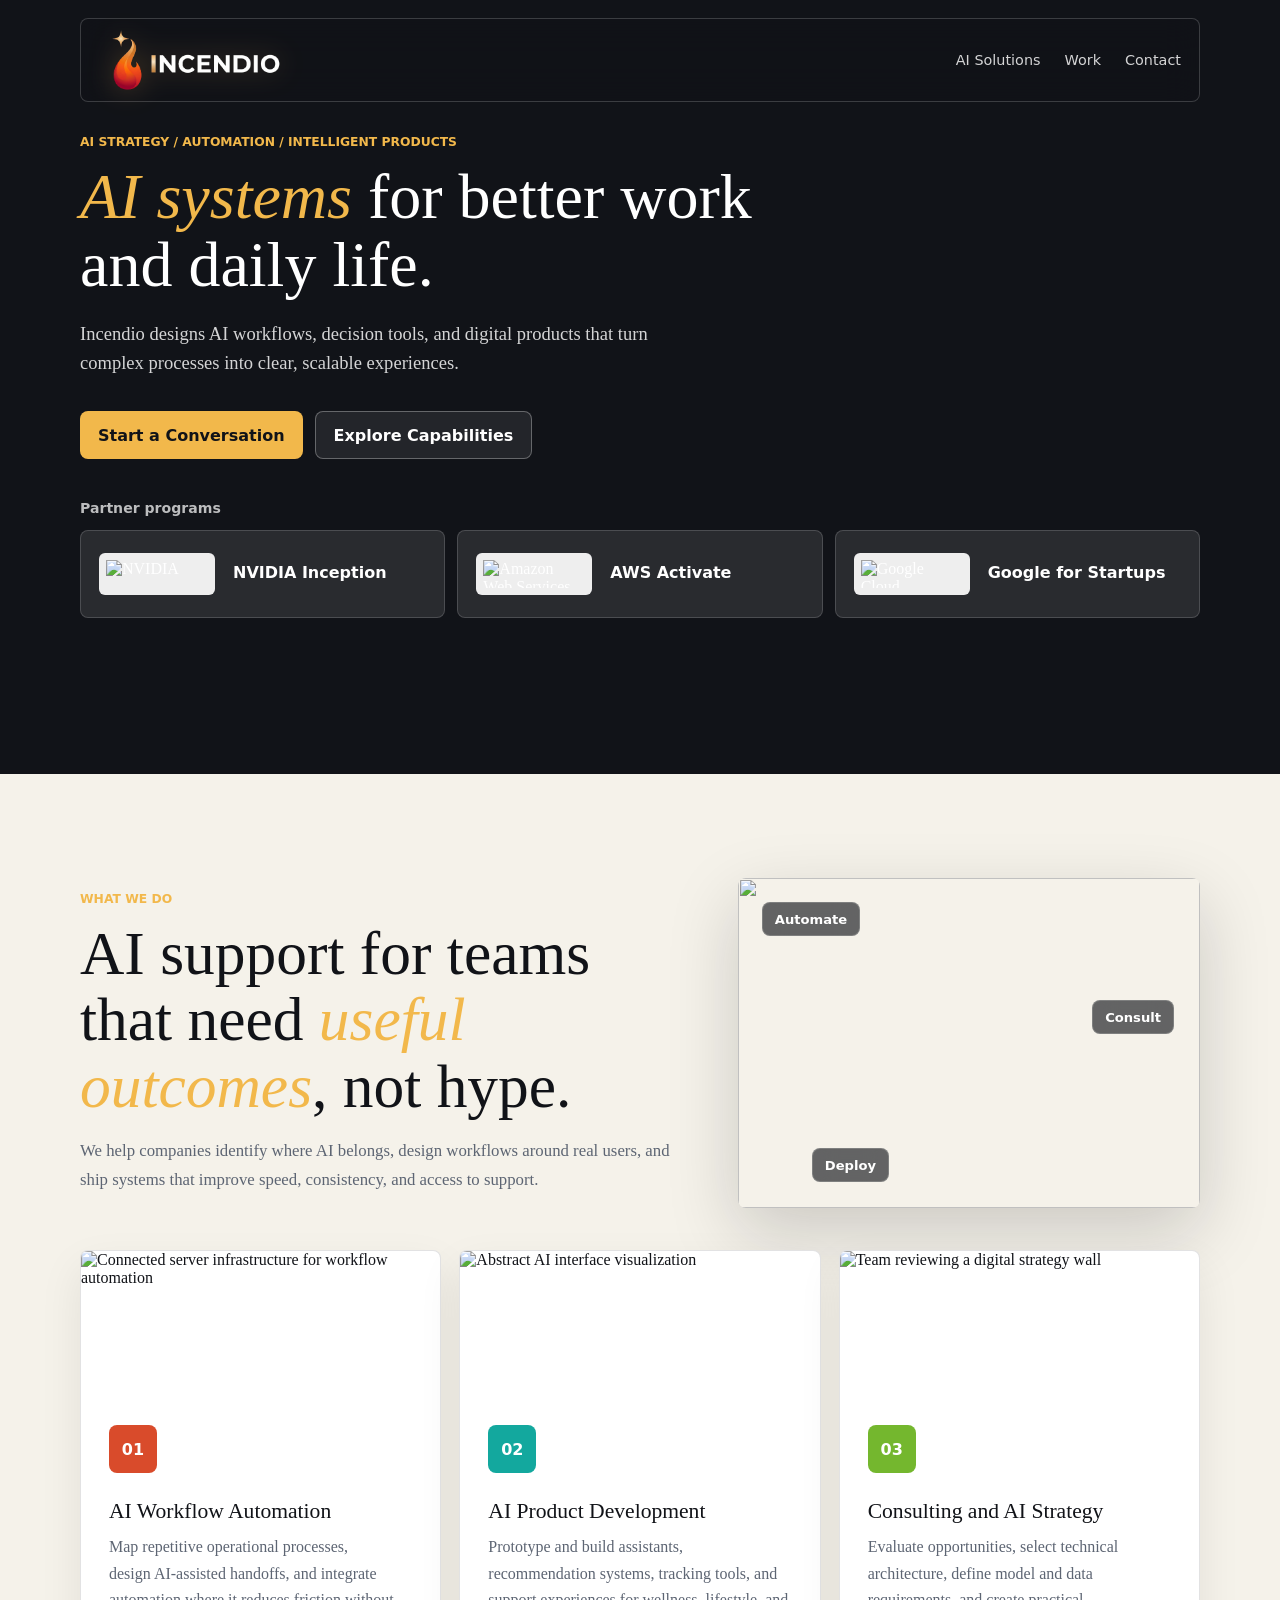
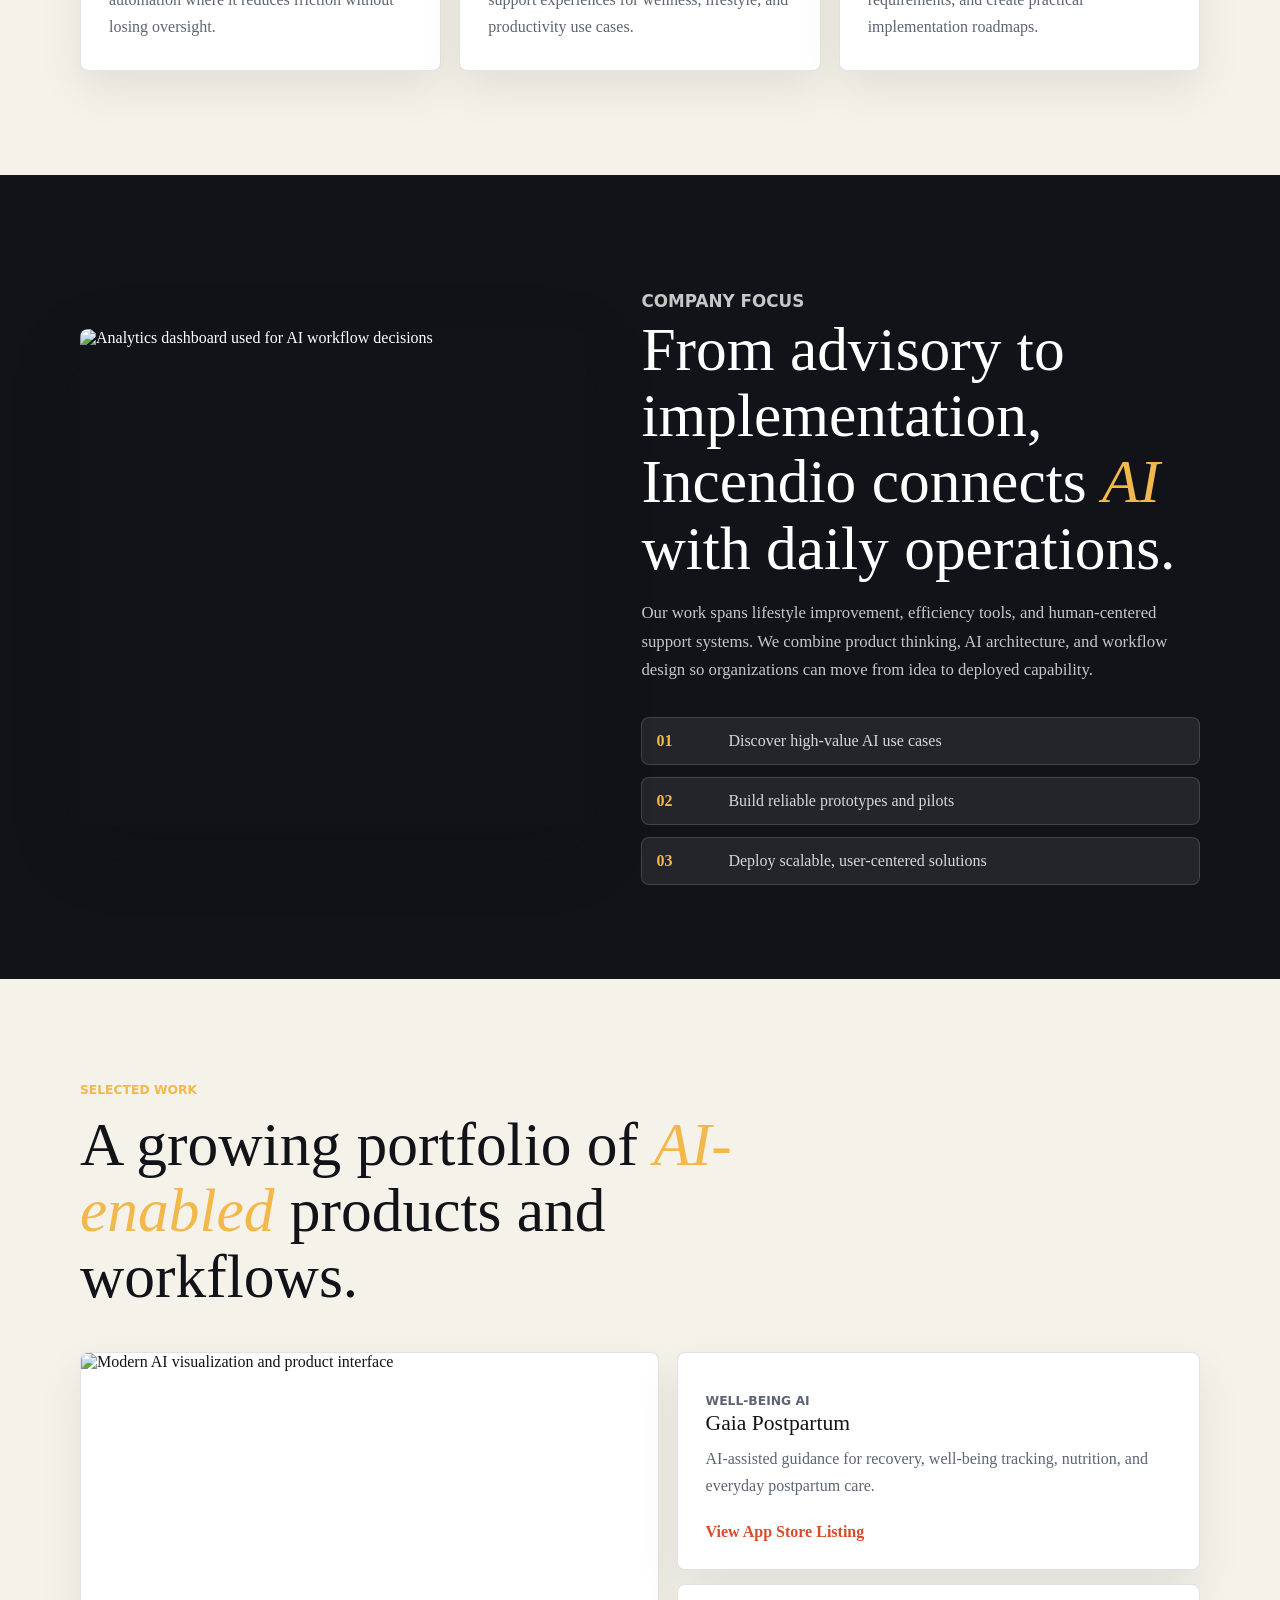
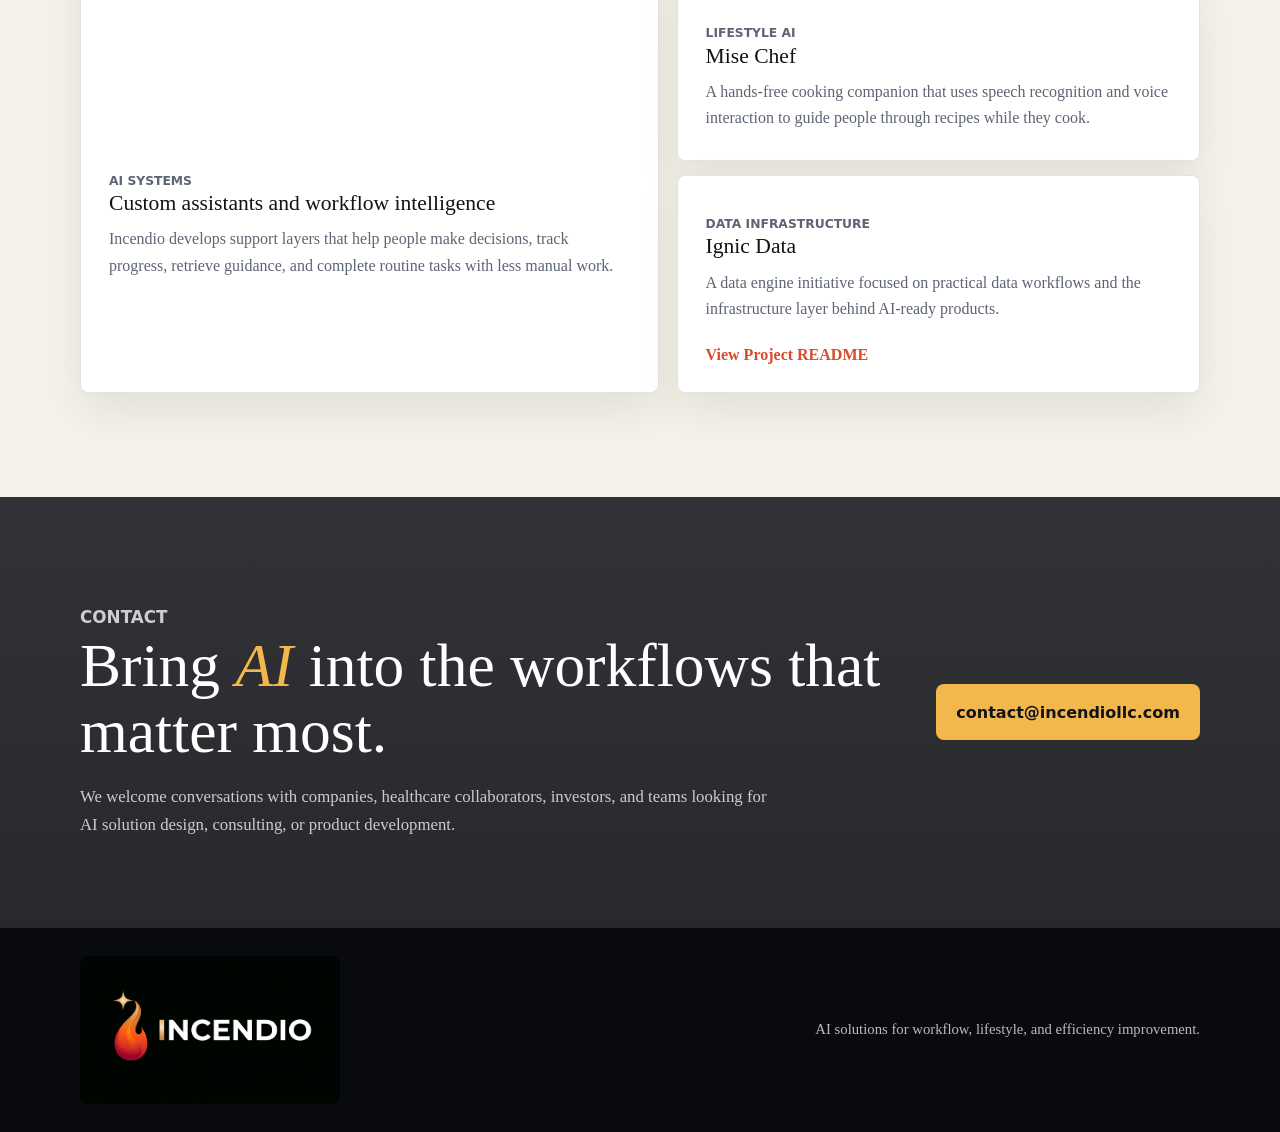
==== web/index.html @ 8b01fce6 "Initial Incendio website" ====
<!doctype html>
<html lang="en">
  <head>
    <meta charset="UTF-8" />
    <meta name="viewport" content="width=device-width, initial-scale=1.0" />
    <meta
      name="description"
      content="Incendio LLC provides AI workflow automation, intelligent product development, and consulting for organizations building practical AI solutions."
    />
    <title>Incendio LLC | AI Solutions, Workflow Automation, and Consulting</title>
    <link rel="preconnect" href="https://images.unsplash.com" />
    <link rel="preconnect" href="https://videos.pexels.com" />
    <link rel="icon" href="assets/incendio-mark.svg" type="image/svg+xml" />
    <link rel="stylesheet" href="styles.css" />
  </head>
  <body>
    <header class="site-header">
      <a class="brand" href="#top" aria-label="Incendio LLC home">
        <img class="header-logo" src="assets/incendio-header-logo.png" alt="Incendio" />
      </a>
      <nav class="nav" aria-label="Primary navigation">
        <a href="#solutions">AI Solutions</a>
        <a href="#work">Work</a>
        <a href="#contact">Contact</a>
      </nav>
    </header>

    <main id="top">
      <section class="hero section-dark">
        <video
          class="hero-video"
          src="https://videos.pexels.com/video-files/3129957/3129957-uhd_2560_1440_25fps.mp4"
          autoplay
          muted
          loop
          playsinline
          poster="https://images.unsplash.com/photo-1551434678-e076c223a692?auto=format&fit=crop&w=1800&q=80"
        ></video>
        <div class="hero-overlay"></div>
        <div class="hero-content">
          <p class="eyebrow">AI Strategy / Automation / Intelligent Products</p>
          <h1><span class="accent-text">AI systems</span> for better work and daily life.</h1>
          <p class="hero-copy">
            Incendio designs AI workflows, decision tools, and digital products that turn
            complex processes into clear, scalable experiences.
          </p>
          <div class="hero-actions">
            <a class="button primary" href="#contact">Start a Conversation</a>
            <a class="button secondary" href="#solutions">Explore Capabilities</a>
          </div>
        </div>
        <div class="hero-partners" aria-label="Incendio technology partners">
          <p>Partner programs</p>
          <div class="partner-strip">
            <article class="partner-card">
              <img src="https://upload.wikimedia.org/wikipedia/commons/a/a4/NVIDIA_logo.svg" alt="NVIDIA" />
              <div>
                <h3>NVIDIA Inception</h3>
              </div>
            </article>
            <article class="partner-card">
              <img src="https://upload.wikimedia.org/wikipedia/commons/9/93/Amazon_Web_Services_Logo.svg" alt="Amazon Web Services" />
              <div>
                <h3>AWS Activate</h3>
              </div>
            </article>
            <article class="partner-card">
              <img src="https://upload.wikimedia.org/wikipedia/commons/5/51/Google_Cloud_logo.svg" alt="Google Cloud" />
              <div>
                <h3>Google for Startups</h3>
              </div>
            </article>
          </div>
        </div>
      </section>

      <section id="solutions" class="solutions section-light">
        <div class="solutions-header">
          <div class="section-heading">
            <p class="eyebrow">What We Do</p>
            <h2>AI support for teams that need <span class="accent-text">useful outcomes</span>, not hype.</h2>
            <p>
              We help companies identify where AI belongs, design workflows around real
              users, and ship systems that improve speed, consistency, and access to
              support.
            </p>
          </div>
          <div class="solution-showcase reveal" aria-hidden="true">
            <img
              src="https://images.unsplash.com/photo-1677442136019-21780ecad995?auto=format&fit=crop&w=1100&q=80"
              alt=""
            />
            <span>Automate</span>
            <span>Consult</span>
            <span>Deploy</span>
          </div>
        </div>
        <div class="solution-grid">
          <article class="solution-card reveal">
            <img
              src="https://images.unsplash.com/photo-1558494949-ef010cbdcc31?auto=format&fit=crop&w=900&q=80"
              alt="Connected server infrastructure for workflow automation"
            />
            <div>
              <span class="icon">01</span>
              <h3>AI Workflow Automation</h3>
              <p>
                Map repetitive operational processes, design AI-assisted handoffs, and
                integrate automation where it reduces friction without losing oversight.
              </p>
            </div>
          </article>
          <article class="solution-card reveal">
            <img
              src="https://images.unsplash.com/photo-1674027444485-cec3da58eef4?auto=format&fit=crop&w=900&q=80"
              alt="Abstract AI interface visualization"
            />
            <div>
              <span class="icon">02</span>
              <h3>AI Product Development</h3>
              <p>
                Prototype and build assistants, recommendation systems, tracking tools,
                and support experiences for wellness, lifestyle, and productivity use cases.
              </p>
            </div>
          </article>
          <article class="solution-card reveal">
            <img
              src="https://images.unsplash.com/photo-1552664730-d307ca884978?auto=format&fit=crop&w=900&q=80"
              alt="Team reviewing a digital strategy wall"
            />
            <div>
              <span class="icon">03</span>
              <h3>Consulting and AI Strategy</h3>
              <p>
                Evaluate opportunities, select technical architecture, define model and data
                requirements, and create practical implementation roadmaps.
              </p>
            </div>
          </article>
        </div>
      </section>

      <section class="feature-band section-dark">
        <div class="feature-media">
          <img
            src="https://images.unsplash.com/photo-1551288049-bebda4e38f71?auto=format&fit=crop&w=1400&q=80"
            alt="Analytics dashboard used for AI workflow decisions"
          />
        </div>
        <div class="feature-copy">
          <p class="eyebrow">Company Focus</p>
          <h2>From advisory to implementation, Incendio connects <span class="accent-text">AI</span> with daily operations.</h2>
          <p>
            Our work spans lifestyle improvement, efficiency tools, and human-centered
            support systems. We combine product thinking, AI architecture, and workflow
            design so organizations can move from idea to deployed capability.
          </p>
          <dl class="metrics">
            <div>
              <dt>01</dt>
              <dd>Discover high-value AI use cases</dd>
            </div>
            <div>
              <dt>02</dt>
              <dd>Build reliable prototypes and pilots</dd>
            </div>
            <div>
              <dt>03</dt>
              <dd>Deploy scalable, user-centered solutions</dd>
            </div>
          </dl>
        </div>
      </section>

      <section id="work" class="work section-light">
        <div class="section-heading">
          <p class="eyebrow">Selected Work</p>
          <h2>A growing portfolio of <span class="accent-text">AI-enabled</span> products and workflows.</h2>
        </div>
        <div class="work-layout">
          <article class="work-main">
            <img
              src="https://images.unsplash.com/photo-1677756119517-756a188d2d94?auto=format&fit=crop&w=1400&q=80"
              alt="Modern AI visualization and product interface"
            />
            <div>
              <p class="eyebrow">AI Systems</p>
              <h3>Custom assistants and workflow intelligence</h3>
              <p>
                Incendio develops support layers that help people make decisions, track
                progress, retrieve guidance, and complete routine tasks with less manual work.
              </p>
            </div>
          </article>
          <div class="product-list" aria-label="Incendio selected products">
            <article class="product-card reveal">
              <p class="eyebrow">Well-Being AI</p>
              <h3>Gaia Postpartum</h3>
              <p>
                AI-assisted guidance for recovery, well-being tracking, nutrition, and
                everyday postpartum care.
              </p>
              <a href="https://apps.apple.com/ca/app/gaia-postpartum/id6757681948" target="_blank" rel="noreferrer">View App Store Listing</a>
            </article>
            <article class="product-card reveal">
              <p class="eyebrow">Lifestyle AI</p>
              <h3>Mise Chef</h3>
              <p>
                A hands-free cooking companion that uses speech recognition and voice
                interaction to guide people through recipes while they cook.
              </p>
            </article>
            <article class="product-card reveal">
              <p class="eyebrow">Data Infrastructure</p>
              <h3>Ignic Data</h3>
              <p>
                A data engine initiative focused on practical data workflows and the
                infrastructure layer behind AI-ready products.
              </p>
              <a href="https://github.com/Zhangtaining/ignic_data/blob/main/products/data_engine/README.md" target="_blank" rel="noreferrer">View Project README</a>
            </article>
          </div>
        </div>
      </section>

      <section id="contact" class="contact section-dark">
        <div>
          <p class="eyebrow">Contact</p>
          <h2>Bring <span class="accent-text">AI</span> into the workflows that matter most.</h2>
          <p>
            We welcome conversations with companies, healthcare collaborators, investors,
            and teams looking for AI solution design, consulting, or product development.
          </p>
        </div>
        <a class="contact-link" href="mailto:contact@incendiollc.com">contact@incendiollc.com</a>
      </section>
    </main>

    <footer class="footer">
      <img class="footer-logo" src="assets/incendio-full-logo.png" alt="Incendio" />
      <span>AI solutions for workflow, lifestyle, and efficiency improvement.</span>
    </footer>

    <script src="script.js"></script>
  </body>
</html>
---- web/styles.css ----
:root {
  --ink: #111318;
  --muted: #5d6573;
  --line: rgba(17, 19, 24, 0.12);
  --paper: #f5f2ea;
  --white: #ffffff;
  --charcoal: #111318;
  --ember: #d94b2b;
  --gold: #f2b84b;
  --teal: #13a89e;
  --green: #74b72e;
  --shadow: 0 24px 70px rgba(17, 19, 24, 0.18);
  --font-serif: "Cambria Math", Cambria, Georgia, "Times New Roman", serif;
  --font-ui: Inter, ui-sans-serif, system-ui, -apple-system, BlinkMacSystemFont,
    "Segoe UI", sans-serif;
}

* {
  box-sizing: border-box;
}

html {
  scroll-behavior: smooth;
}

body {
  margin: 0;
  color: var(--ink);
  background: var(--paper);
  font-family: var(--font-serif);
}

img,
video {
  display: block;
  max-width: 100%;
}

a {
  color: inherit;
}

.site-header {
  position: fixed;
  top: 18px;
  left: 50%;
  z-index: 20;
  display: flex;
  width: min(1120px, calc(100% - 32px));
  min-height: 70px;
  align-items: center;
  justify-content: space-between;
  gap: 26px;
  padding: 10px 18px 10px 30px;
  color: var(--white);
  background: rgba(17, 19, 24, 0.68);
  border: 1px solid rgba(255, 255, 255, 0.18);
  border-radius: 8px;
  backdrop-filter: blur(18px);
  transform: translateX(-50%);
}

.brand {
  display: inline-flex;
  align-items: center;
  justify-content: flex-start;
  flex: 0 0 auto;
  min-width: 350px;
  min-height: 60px;
  font-family: var(--font-ui);
  font-weight: 760;
  text-decoration: none;
}

.header-logo {
  width: 340px;
  height: auto;
  max-height: 62px;
  object-fit: contain;
  object-position: left center;
  filter: drop-shadow(0 0 14px rgba(242, 184, 75, 0.24));
}

.nav {
  display: flex;
  align-items: center;
  gap: clamp(10px, 2vw, 24px);
  font-family: var(--font-ui);
  font-size: 0.9rem;
}

.nav a {
  color: rgba(255, 255, 255, 0.82);
  text-decoration: none;
  transition: color 180ms ease;
}

.nav a:hover {
  color: var(--white);
}

.section-dark {
  color: var(--white);
  background: var(--charcoal);
}

.section-light {
  background: var(--paper);
}

.hero {
  position: relative;
  min-height: clamp(720px, 86svh, 900px);
  overflow: hidden;
  padding: clamp(130px, 15svh, 170px) max(24px, calc((100vw - 1120px) / 2)) clamp(42px, 6svh, 58px);
  isolation: isolate;
}

.hero-video,
.hero-overlay {
  position: absolute;
  inset: 0;
  z-index: -2;
  width: 100%;
  height: 100%;
}

.hero-video {
  object-fit: cover;
}

.hero-overlay {
  z-index: -1;
  background:
    linear-gradient(90deg, rgba(17, 19, 24, 0.9), rgba(17, 19, 24, 0.52) 48%, rgba(17, 19, 24, 0.18)),
    linear-gradient(0deg, rgba(17, 19, 24, 0.7), rgba(17, 19, 24, 0.12));
}

.hero-content {
  width: min(760px, 100%);
  animation: rise-in 800ms ease both;
}

.eyebrow {
  margin: 0 0 14px;
  color: var(--gold);
  font-family: var(--font-ui);
  font-size: 0.77rem;
  font-weight: 800;
  letter-spacing: 0;
  text-transform: uppercase;
}

h1,
h2,
h3,
p {
  text-wrap: pretty;
}

h1 {
  max-width: 760px;
  margin: 0;
  font-size: clamp(2.45rem, 5vw, 4.35rem);
  font-weight: 500;
  line-height: 1.06;
  letter-spacing: 0;
}

.accent-text {
  color: var(--gold);
  font-family: var(--font-serif);
  font-style: italic;
  font-weight: 400;
}

.hero-copy {
  max-width: 610px;
  margin: 20px 0 0;
  color: rgba(255, 255, 255, 0.82);
  font-size: clamp(1rem, 1.45vw, 1.16rem);
  line-height: 1.58;
}

.hero-actions {
  display: flex;
  flex-wrap: wrap;
  gap: 12px;
  margin-top: 34px;
}

.button {
  display: inline-flex;
  min-height: 48px;
  align-items: center;
  justify-content: center;
  padding: 0 18px;
  border-radius: 8px;
  font-family: var(--font-ui);
  font-weight: 760;
  text-decoration: none;
  transition:
    transform 180ms ease,
    background 180ms ease,
    border-color 180ms ease;
}

.button:hover {
  transform: translateY(-2px);
}

.button.primary {
  color: var(--charcoal);
  background: var(--gold);
}

.button.secondary {
  color: var(--white);
  border: 1px solid rgba(255, 255, 255, 0.3);
  background: rgba(255, 255, 255, 0.08);
}

.solutions,
.work,
.contact,
.feature-band {
  padding-inline: max(24px, calc((100vw - 1120px) / 2));
}

.hero-partners {
  width: min(1120px, 100%);
  margin-top: clamp(28px, 4.5svh, 44px);
  animation: rise-in 900ms 120ms ease both;
}

.hero-partners > p {
  margin: 0 0 14px;
  color: rgba(255, 255, 255, 0.72);
  font-family: var(--font-ui);
  font-size: 0.88rem;
  font-weight: 760;
}

.section-heading {
  max-width: 740px;
  margin-bottom: 42px;
}

.section-heading.compact {
  display: flex;
  max-width: none;
  align-items: end;
  justify-content: space-between;
  gap: 32px;
  margin-bottom: 20px;
}

.section-heading h2,
.feature-copy h2,
.contact h2 {
  margin: 0;
  font-size: clamp(2.1rem, 4.8vw, 4rem);
  font-weight: 500;
  line-height: 1.08;
  letter-spacing: 0;
}

.section-heading p:not(.eyebrow),
.feature-copy p,
.contact p {
  margin: 18px 0 0;
  color: var(--muted);
  font-size: 1.05rem;
  line-height: 1.7;
}

.partner-strip {
  display: grid;
  grid-template-columns: repeat(3, 1fr);
  gap: 12px;
}

.partner-card {
  display: flex;
  min-height: 88px;
  align-items: center;
  gap: 18px;
  padding: 16px 18px;
  color: var(--white);
  background: rgba(255, 255, 255, 0.1);
  border: 1px solid rgba(255, 255, 255, 0.16);
  border-radius: 8px;
  backdrop-filter: blur(16px);
  transition:
    transform 220ms ease,
    border-color 220ms ease,
    background 220ms ease;
}

.partner-card:hover {
  background: rgba(255, 255, 255, 0.14);
  border-color: rgba(255, 255, 255, 0.32);
  transform: translateY(-4px);
}

.partner-card img {
  width: 116px;
  height: 42px;
  object-fit: contain;
  padding: 7px;
  background: rgba(255, 255, 255, 0.92);
  border-radius: 6px;
}

.partner-card h3,
.solution-card h3,
.work-main h3,
.product-card h3 {
  margin: 0;
  font-size: 1.35rem;
  font-weight: 500;
  line-height: 1.18;
}

.partner-card h3 {
  font-family: var(--font-ui);
  font-size: 1rem;
  font-weight: 760;
}

.partner-card p,
.solution-card p,
.work-main p,
.product-card p {
  margin: 10px 0 0;
  color: var(--muted);
  line-height: 1.65;
}

.partner-card p {
  color: rgba(255, 255, 255, 0.72);
}

.solutions,
.work {
  padding-top: 104px;
  padding-bottom: 104px;
}

.solutions {
  overflow: hidden;
}

.solutions-header {
  display: grid;
  grid-template-columns: minmax(0, 0.95fr) minmax(320px, 0.72fr);
  gap: 48px;
  align-items: center;
  margin-bottom: 42px;
}

.solutions-header .section-heading {
  margin-bottom: 0;
}

.solution-showcase {
  position: relative;
  min-height: 330px;
  overflow: hidden;
  border-radius: 8px;
  box-shadow: var(--shadow);
  opacity: 0;
  transform: translateX(26px);
  transition:
    opacity 650ms ease,
    transform 650ms ease;
}

.solution-showcase.is-visible {
  opacity: 1;
  transform: translateX(0);
}

.solution-showcase::after {
  content: "";
  position: absolute;
  inset: 0;
  background: linear-gradient(120deg, transparent 25%, rgba(255, 255, 255, 0.22), transparent 70%);
  transform: translateX(-100%);
  animation: scan-sweep 5.5s ease-in-out infinite;
}

.solution-showcase img {
  width: 100%;
  height: 330px;
  object-fit: cover;
}

.solution-showcase span {
  position: absolute;
  z-index: 1;
  display: inline-flex;
  min-height: 34px;
  align-items: center;
  padding: 0 12px;
  color: var(--white);
  background: rgba(17, 19, 24, 0.64);
  border: 1px solid rgba(255, 255, 255, 0.18);
  border-radius: 8px;
  font-family: var(--font-ui);
  font-size: 0.82rem;
  font-weight: 780;
  backdrop-filter: blur(12px);
}

.solution-showcase span:nth-of-type(1) {
  top: 24px;
  left: 24px;
}

.solution-showcase span:nth-of-type(2) {
  top: 122px;
  right: 26px;
}

.solution-showcase span:nth-of-type(3) {
  bottom: 26px;
  left: 74px;
}

.solution-grid {
  display: grid;
  grid-template-columns: repeat(3, 1fr);
  gap: 18px;
}

.solution-card {
  position: relative;
  min-height: 390px;
  overflow: hidden;
  background: var(--white);
  border: 1px solid var(--line);
  border-radius: 8px;
  box-shadow: 0 18px 44px rgba(17, 19, 24, 0.08);
  opacity: 0;
  transform: translateY(24px);
  transition:
    opacity 500ms ease,
    transform 500ms ease;
}

.solution-card::after {
  content: "";
  position: absolute;
  inset: auto 28px 0;
  height: 3px;
  background: linear-gradient(90deg, var(--ember), var(--teal), var(--gold));
  transform: scaleX(0);
  transform-origin: left;
  transition: transform 420ms ease;
}

.solution-card:hover::after {
  transform: scaleX(1);
}

.solution-card.is-visible {
  opacity: 1;
  transform: translateY(0);
}

.solution-card > img {
  width: 100%;
  height: 150px;
  object-fit: cover;
  transition: transform 500ms ease;
}

.solution-card:hover > img {
  transform: scale(1.05);
}

.solution-card > div {
  padding: 24px 28px 30px;
}

.icon {
  display: inline-grid;
  width: 48px;
  height: 48px;
  margin-bottom: 26px;
  place-items: center;
  color: var(--white);
  background: var(--ember);
  border-radius: 8px;
  font-family: var(--font-ui);
  font-weight: 820;
}

.solution-card:nth-child(2) .icon {
  background: var(--teal);
}

.solution-card:nth-child(3) .icon {
  background: var(--green);
}

.feature-band {
  display: grid;
  grid-template-columns: minmax(0, 0.95fr) minmax(0, 1.05fr);
  gap: 56px;
  align-items: center;
  padding-top: 94px;
  padding-bottom: 94px;
}

.feature-media {
  overflow: hidden;
  border-radius: 8px;
  box-shadow: var(--shadow);
}

.feature-media img {
  width: 100%;
  aspect-ratio: 1.02;
  object-fit: cover;
  animation: slow-pan 14s ease-in-out infinite alternate;
}

.feature-copy p {
  color: rgba(255, 255, 255, 0.76);
}

.metrics {
  display: grid;
  gap: 12px;
  margin: 32px 0 0;
}

.metrics div {
  display: grid;
  grid-template-columns: 56px 1fr;
  gap: 16px;
  align-items: center;
  padding: 14px;
  background: rgba(255, 255, 255, 0.08);
  border: 1px solid rgba(255, 255, 255, 0.14);
  border-radius: 8px;
}

.metrics dt {
  color: var(--gold);
  font-weight: 850;
}

.metrics dd {
  margin: 0;
  color: rgba(255, 255, 255, 0.82);
}

.work-layout {
  display: grid;
  grid-template-columns: minmax(0, 1.05fr) minmax(320px, 0.95fr);
  gap: 18px;
  align-items: stretch;
}

.work-main,
.product-card {
  background: var(--white);
  border: 1px solid var(--line);
  border-radius: 8px;
  box-shadow: 0 18px 44px rgba(17, 19, 24, 0.08);
}

.work-main {
  overflow: hidden;
}

.work-main img {
  width: 100%;
  height: 380px;
  object-fit: cover;
}

.work-main div,
.product-card {
  padding: 28px;
}

.product-card {
  display: flex;
  min-height: 100%;
  flex-direction: column;
  justify-content: center;
}

.product-list {
  display: grid;
  gap: 14px;
}

.product-card.reveal {
  opacity: 0;
  transform: translateY(18px);
  transition:
    opacity 500ms ease,
    transform 500ms ease,
    box-shadow 220ms ease;
}

.product-card.reveal.is-visible {
  opacity: 1;
  transform: translateY(0);
}

.product-card:hover {
  box-shadow: var(--shadow);
}

.product-card a {
  display: inline-flex;
  width: fit-content;
  margin-top: 24px;
  color: var(--ember);
  font-weight: 780;
  text-decoration: none;
}

.contact {
  display: grid;
  grid-template-columns: minmax(0, 1fr) auto;
  gap: 40px;
  align-items: center;
  padding-top: 88px;
  padding-bottom: 88px;
  background:
    linear-gradient(rgba(17, 19, 24, 0.86), rgba(17, 19, 24, 0.9)),
    url("https://images.unsplash.com/photo-1485827404703-89b55fcc595e?auto=format&fit=crop&w=1800&q=80") center/cover;
}

.contact p {
  max-width: 700px;
  color: rgba(255, 255, 255, 0.76);
}

.contact-link {
  display: inline-flex;
  min-height: 56px;
  align-items: center;
  padding: 0 20px;
  color: var(--charcoal);
  background: var(--gold);
  border-radius: 8px;
  font-family: var(--font-ui);
  font-weight: 820;
  text-decoration: none;
}

.footer {
  display: flex;
  align-items: center;
  justify-content: space-between;
  gap: 20px;
  padding: 28px max(24px, calc((100vw - 1120px) / 2));
  color: rgba(255, 255, 255, 0.72);
  background: #090a0d;
  font-size: 0.92rem;
}

.footer-logo {
  width: min(260px, 45vw);
  aspect-ratio: 1.75;
  object-fit: cover;
  object-position: center;
  border-radius: 8px;
}

@keyframes rise-in {
  from {
    opacity: 0;
    transform: translateY(20px);
  }
  to {
    opacity: 1;
    transform: translateY(0);
  }
}

@keyframes slow-pan {
  from {
    transform: scale(1.02);
  }
  to {
    transform: scale(1.09) translateX(-2%);
  }
}

@keyframes scan-sweep {
  0%,
  42% {
    transform: translateX(-120%);
  }
  78%,
  100% {
    transform: translateX(120%);
  }
}

@media (min-width: 1440px) {
  .hero-content {
    width: min(820px, 100%);
  }

  h1 {
    font-size: clamp(3rem, 4.2vw, 4.6rem);
  }

  .hero-copy {
    font-size: 1.18rem;
  }
}

@media (max-width: 880px) {
  .site-header {
    top: 10px;
    align-items: center;
    padding-left: 22px;
  }

  .nav {
    flex-wrap: wrap;
    justify-content: flex-end;
  }

  .brand {
    min-width: 278px;
  }

  .header-logo {
    width: 278px;
  }

  .hero {
    min-height: 90svh;
    padding-top: 148px;
  }

  .section-heading.compact,
  .feature-band,
  .work-layout,
  .contact,
  .solutions-header {
    grid-template-columns: 1fr;
  }

  .partner-strip,
  .solution-grid {
    grid-template-columns: 1fr;
  }

  .solution-card {
    min-height: 250px;
  }

  .icon {
    margin-bottom: 34px;
  }

  .contact-link {
    width: fit-content;
  }
}

@media (max-width: 620px) {
  .site-header {
    position: absolute;
    width: calc(100% - 20px);
    min-height: 62px;
    padding: 8px 12px 8px 18px;
  }

  .brand {
    font-size: 0.95rem;
    min-width: 260px;
    min-height: 48px;
  }

  .header-logo {
    width: 260px;
    max-height: 54px;
  }

  .nav {
    display: none;
  }

  h1 {
    font-size: clamp(2.45rem, 11vw, 3.55rem);
  }

  .hero {
    padding-inline: 18px;
  }

  .hero-actions {
    flex-direction: column;
  }

  .button {
    width: 100%;
  }

  .solutions,
  .work,
  .contact,
  .feature-band,
  .footer {
    padding-inline: 18px;
  }

  .work-main img {
    height: 280px;
  }

  .footer {
    flex-direction: column;
    align-items: flex-start;
  }
}

@media (prefers-reduced-motion: reduce) {
  *,
  *::before,
  *::after {
    scroll-behavior: auto !important;
    animation-duration: 1ms !important;
    animation-iteration-count: 1 !important;
    transition-duration: 1ms !important;
  }
}
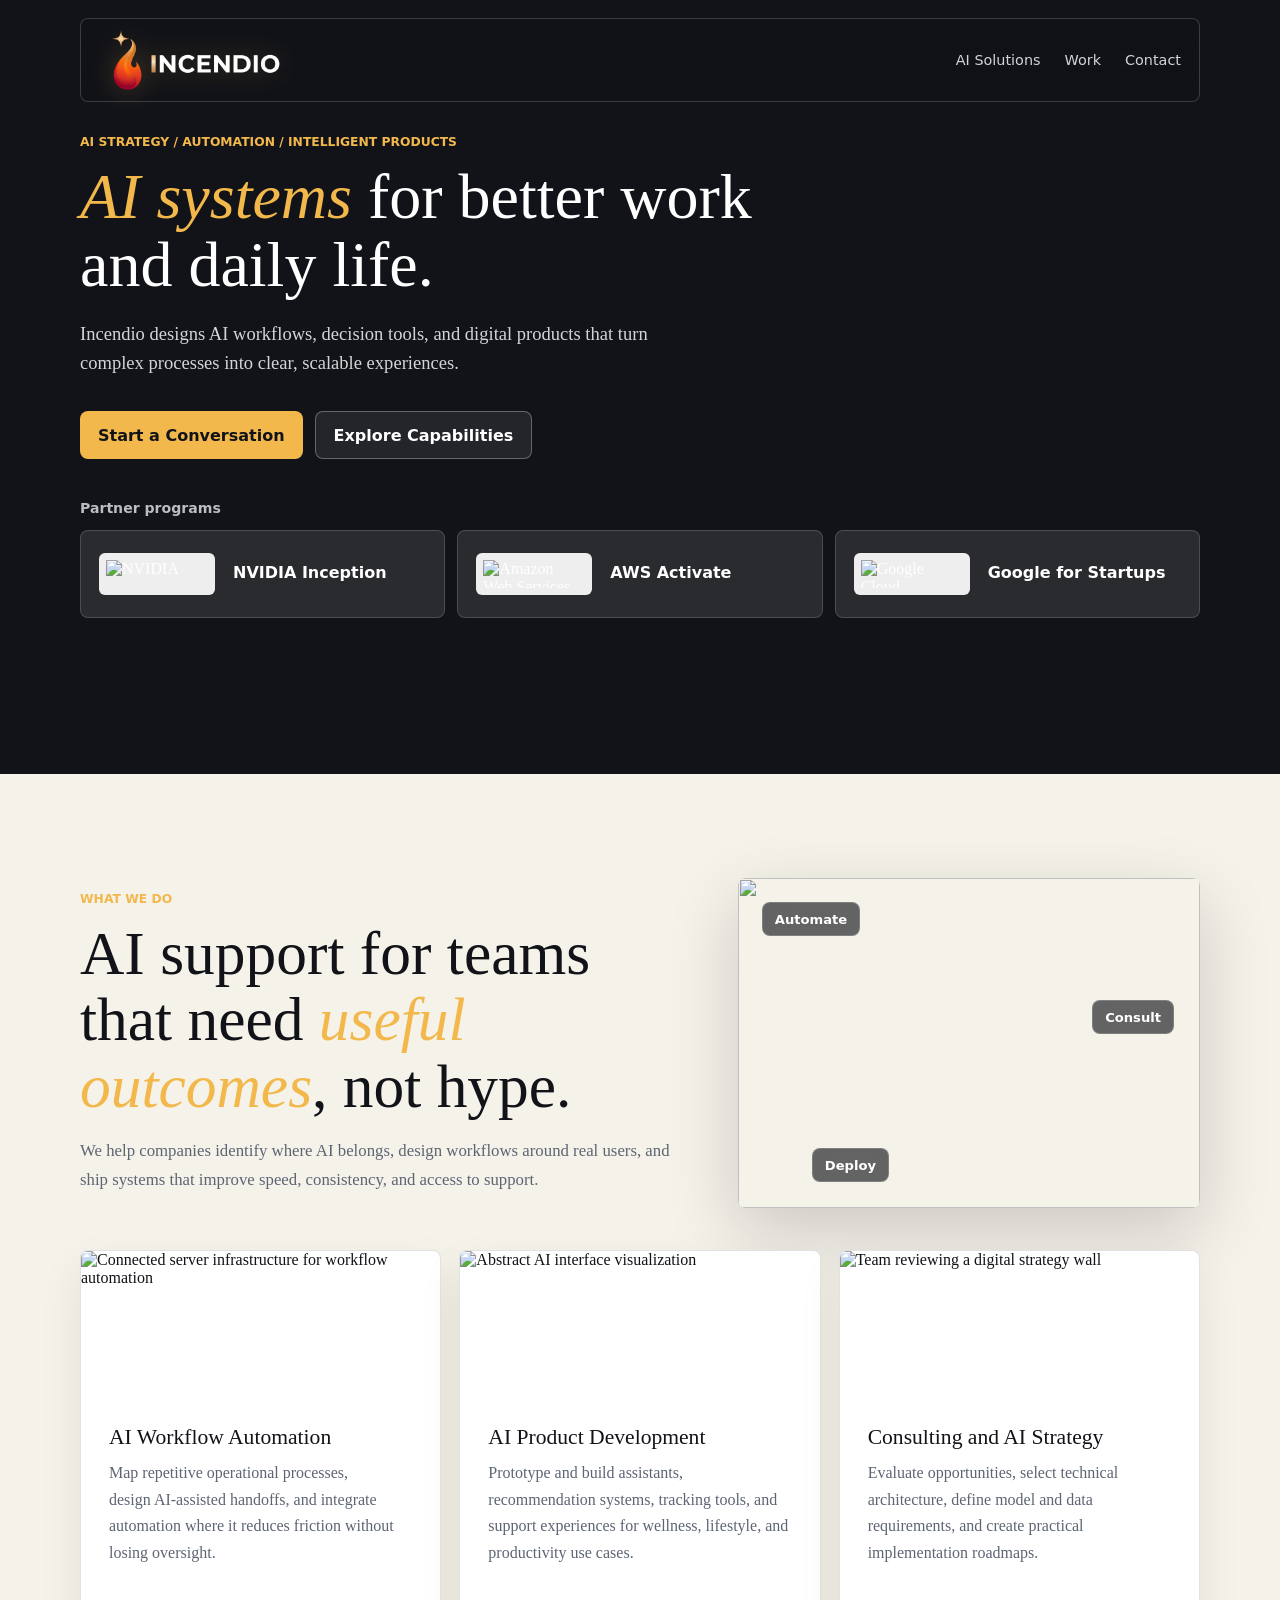
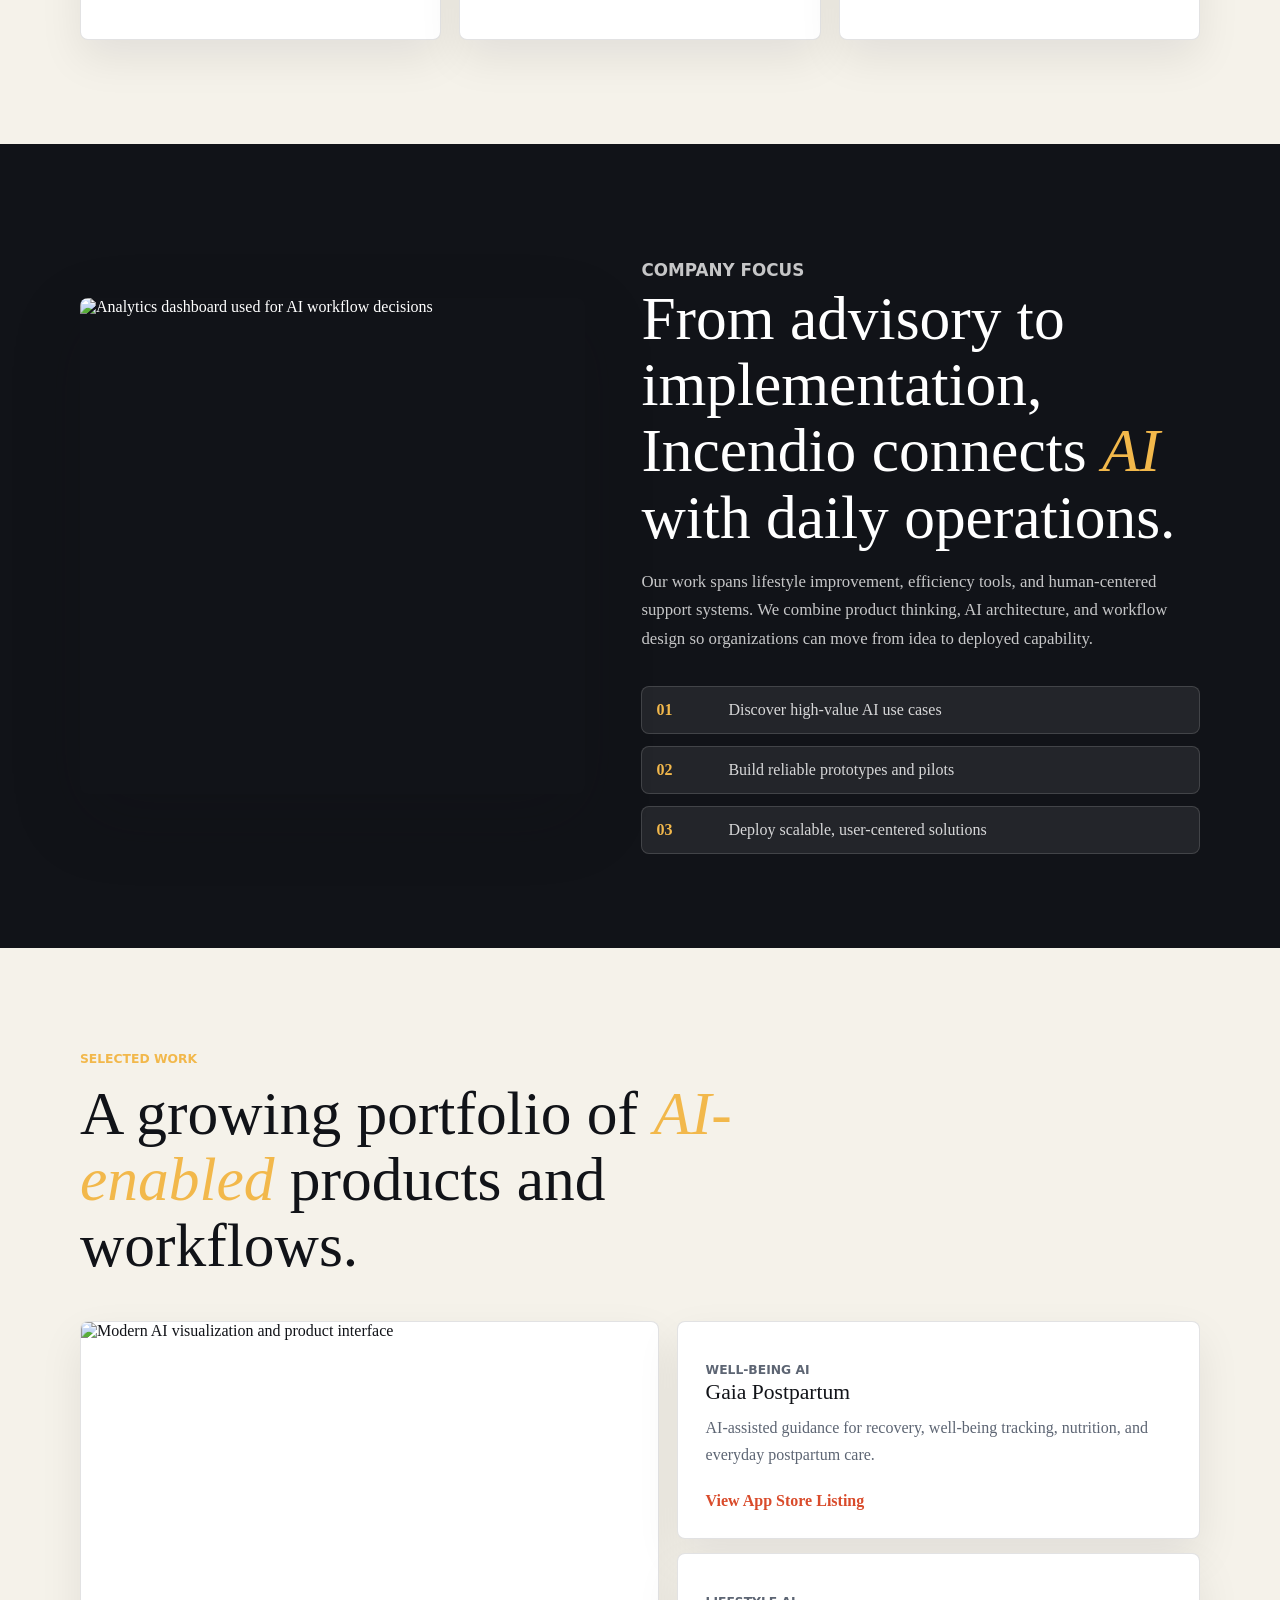
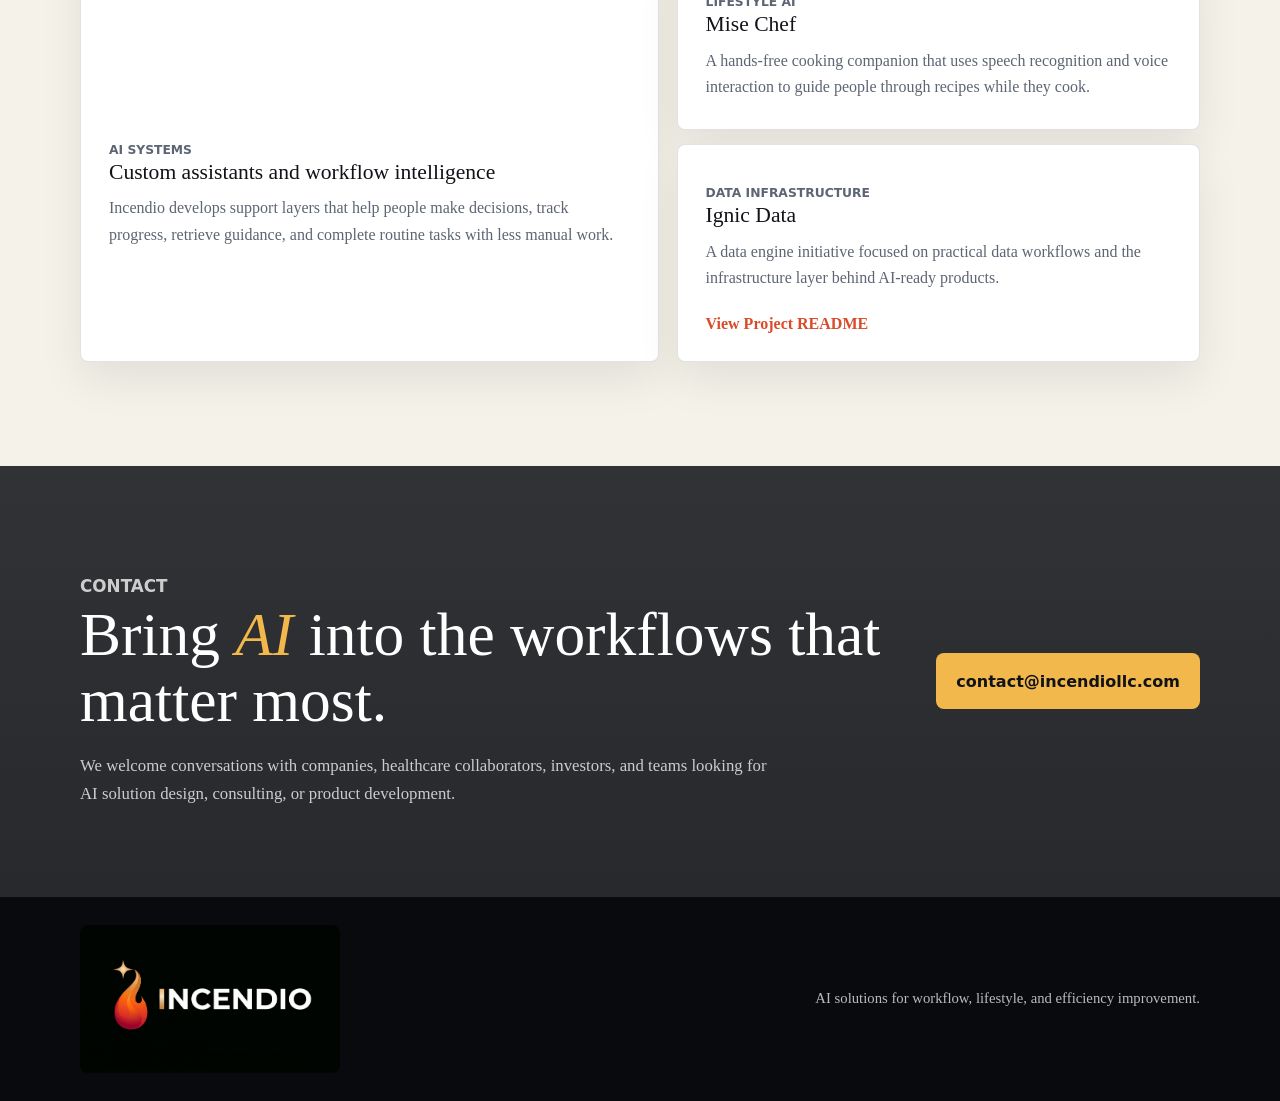
==== commit 676289ba: "Update web cards and add EC2 hosting" ====
--- a/web/index.html
+++ b/web/index.html
@@ -102,7 +102,6 @@
               alt="Connected server infrastructure for workflow automation"
             />
             <div>
-              <span class="icon">01</span>
               <h3>AI Workflow Automation</h3>
               <p>
                 Map repetitive operational processes, design AI-assisted handoffs, and
@@ -116,7 +115,6 @@
               alt="Abstract AI interface visualization"
             />
             <div>
-              <span class="icon">02</span>
               <h3>AI Product Development</h3>
               <p>
                 Prototype and build assistants, recommendation systems, tracking tools,
@@ -130,7 +128,6 @@
               alt="Team reviewing a digital strategy wall"
             />
             <div>
-              <span class="icon">03</span>
               <h3>Consulting and AI Strategy</h3>
               <p>
                 Evaluate opportunities, select technical architecture, define model and data
--- a/web/styles.css
+++ b/web/styles.css
@@ -484,27 +484,6 @@
   padding: 24px 28px 30px;
 }
 
-.icon {
-  display: inline-grid;
-  width: 48px;
-  height: 48px;
-  margin-bottom: 26px;
-  place-items: center;
-  color: var(--white);
-  background: var(--ember);
-  border-radius: 8px;
-  font-family: var(--font-ui);
-  font-weight: 820;
-}
-
-.solution-card:nth-child(2) .icon {
-  background: var(--teal);
-}
-
-.solution-card:nth-child(3) .icon {
-  background: var(--green);
-}
-
 .feature-band {
   display: grid;
   grid-template-columns: minmax(0, 0.95fr) minmax(0, 1.05fr);
@@ -761,10 +740,6 @@
 
   .solution-card {
     min-height: 250px;
-  }
-
-  .icon {
-    margin-bottom: 34px;
   }
 
   .contact-link {
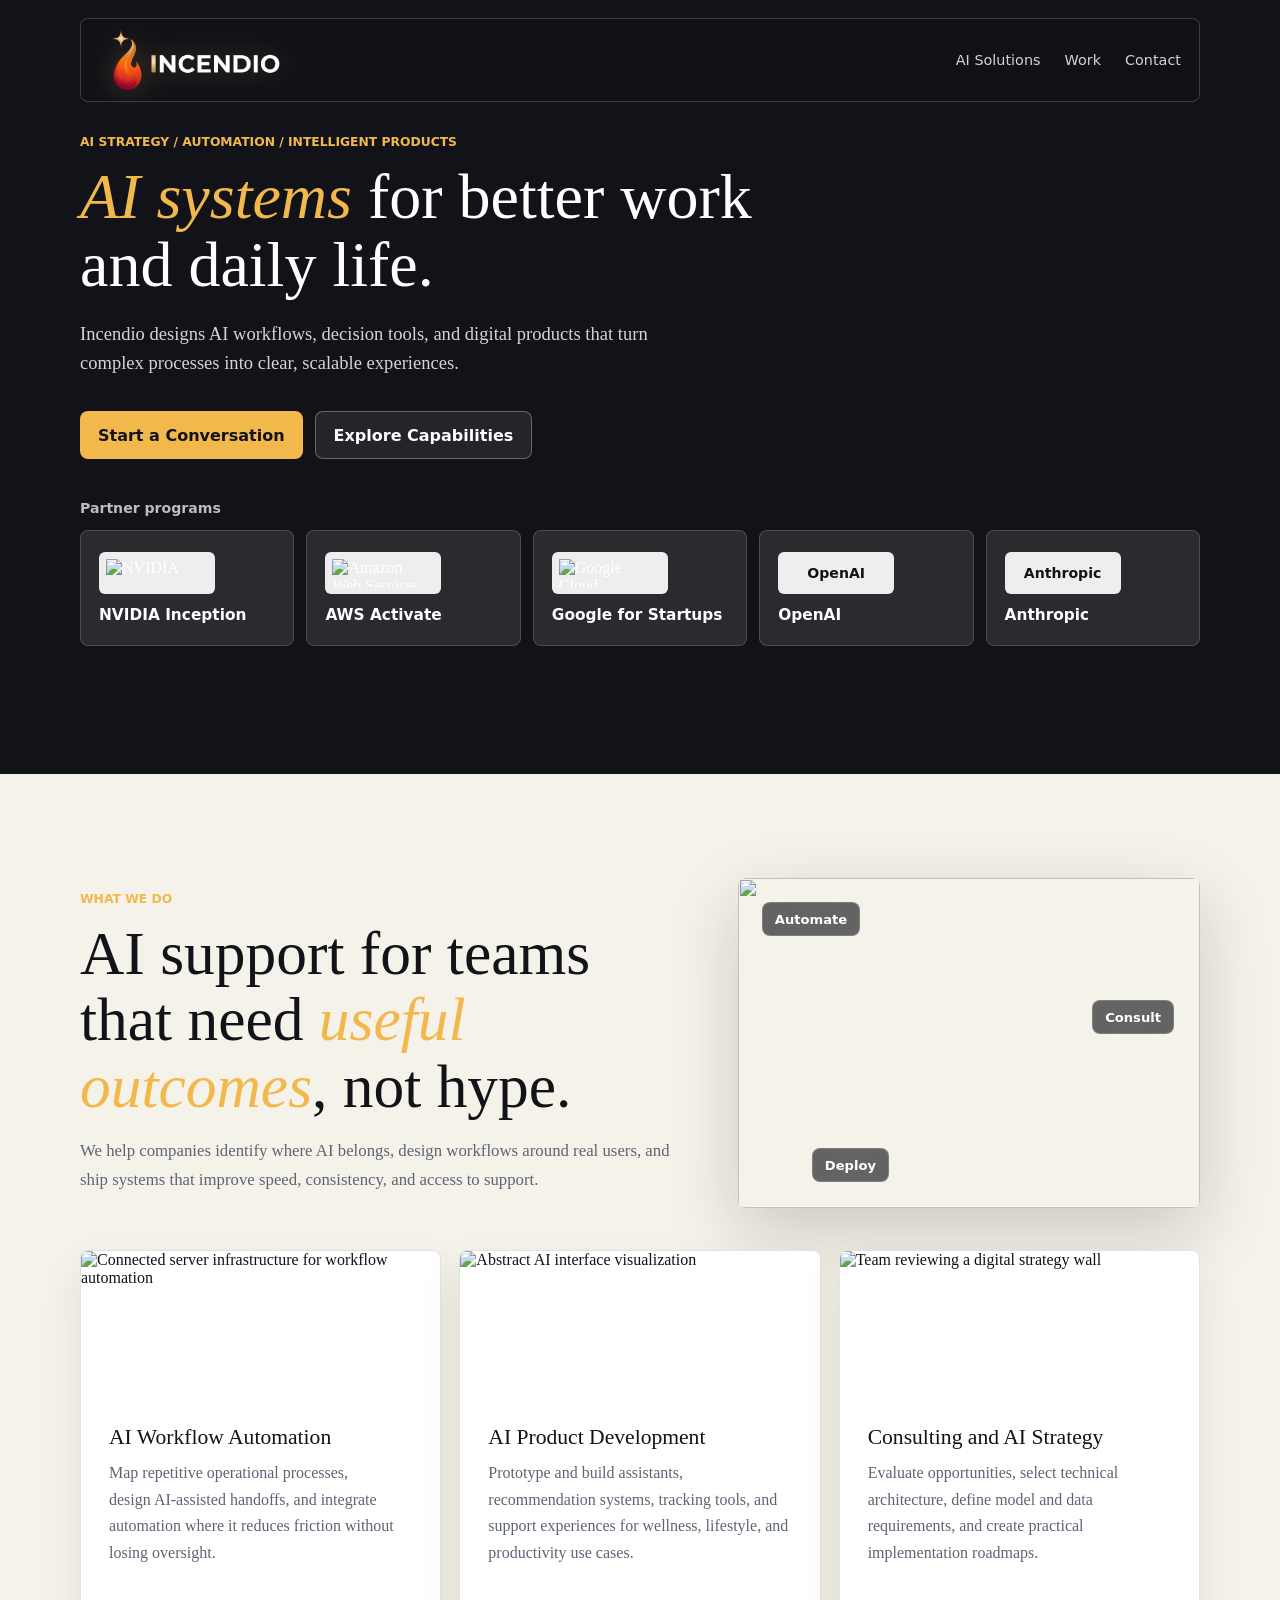
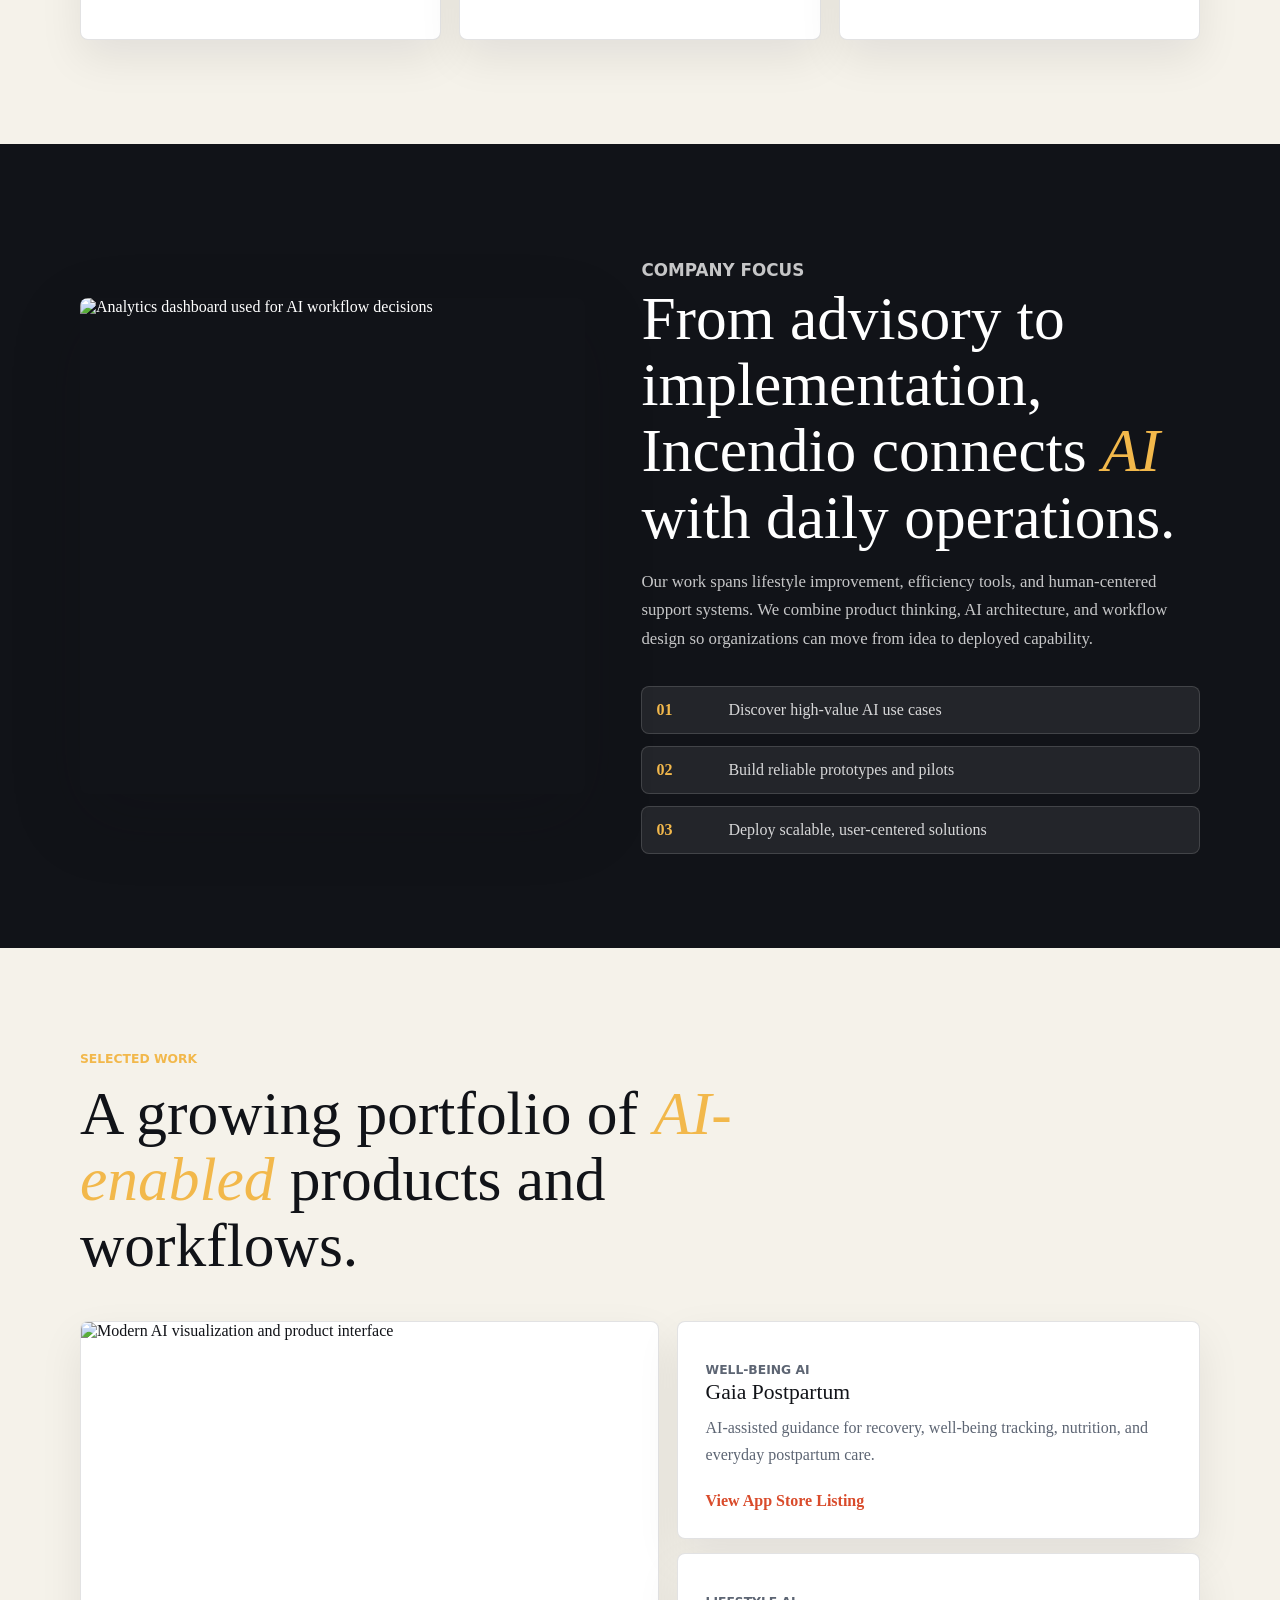
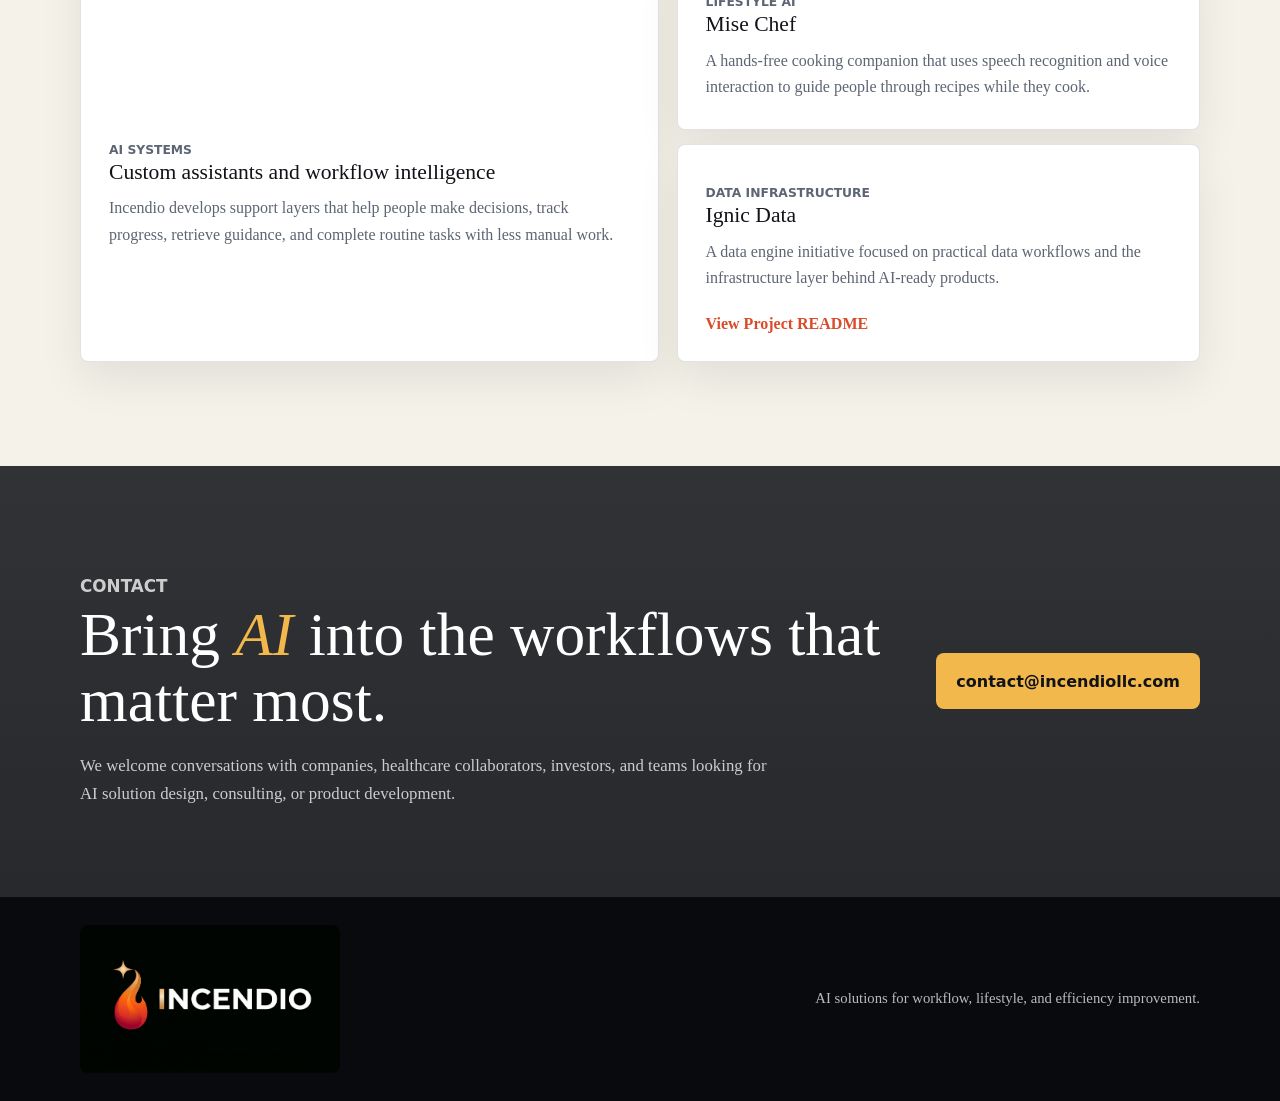
==== commit 3137927e: "Add AI partners to website" ====
--- a/web/index.html
+++ b/web/index.html
@@ -70,6 +70,18 @@
                 <h3>Google for Startups</h3>
               </div>
             </article>
+            <article class="partner-card">
+              <span class="partner-logo" aria-hidden="true">OpenAI</span>
+              <div>
+                <h3>OpenAI</h3>
+              </div>
+            </article>
+            <article class="partner-card">
+              <span class="partner-logo" aria-hidden="true">Anthropic</span>
+              <div>
+                <h3>Anthropic</h3>
+              </div>
+            </article>
           </div>
         </div>
       </section>
--- a/web/styles.css
+++ b/web/styles.css
@@ -276,15 +276,17 @@
 
 .partner-strip {
   display: grid;
-  grid-template-columns: repeat(3, 1fr);
+  grid-template-columns: repeat(5, minmax(0, 1fr));
   gap: 12px;
 }
 
 .partner-card {
   display: flex;
-  min-height: 88px;
-  align-items: center;
-  gap: 18px;
+  min-height: 116px;
+  flex-direction: column;
+  align-items: flex-start;
+  justify-content: center;
+  gap: 12px;
   padding: 16px 18px;
   color: var(--white);
   background: rgba(255, 255, 255, 0.1);
@@ -303,13 +305,27 @@
   transform: translateY(-4px);
 }
 
-.partner-card img {
+.partner-card img,
+.partner-logo {
   width: 116px;
   height: 42px;
-  object-fit: contain;
   padding: 7px;
   background: rgba(255, 255, 255, 0.92);
   border-radius: 6px;
+}
+
+.partner-card img {
+  object-fit: contain;
+}
+
+.partner-logo {
+  display: inline-flex;
+  align-items: center;
+  justify-content: center;
+  color: var(--charcoal);
+  font-family: var(--font-ui);
+  font-size: 0.88rem;
+  font-weight: 820;
 }
 
 .partner-card h3,
@@ -324,7 +340,7 @@
 
 .partner-card h3 {
   font-family: var(--font-ui);
-  font-size: 1rem;
+  font-size: 0.96rem;
   font-weight: 760;
 }
 
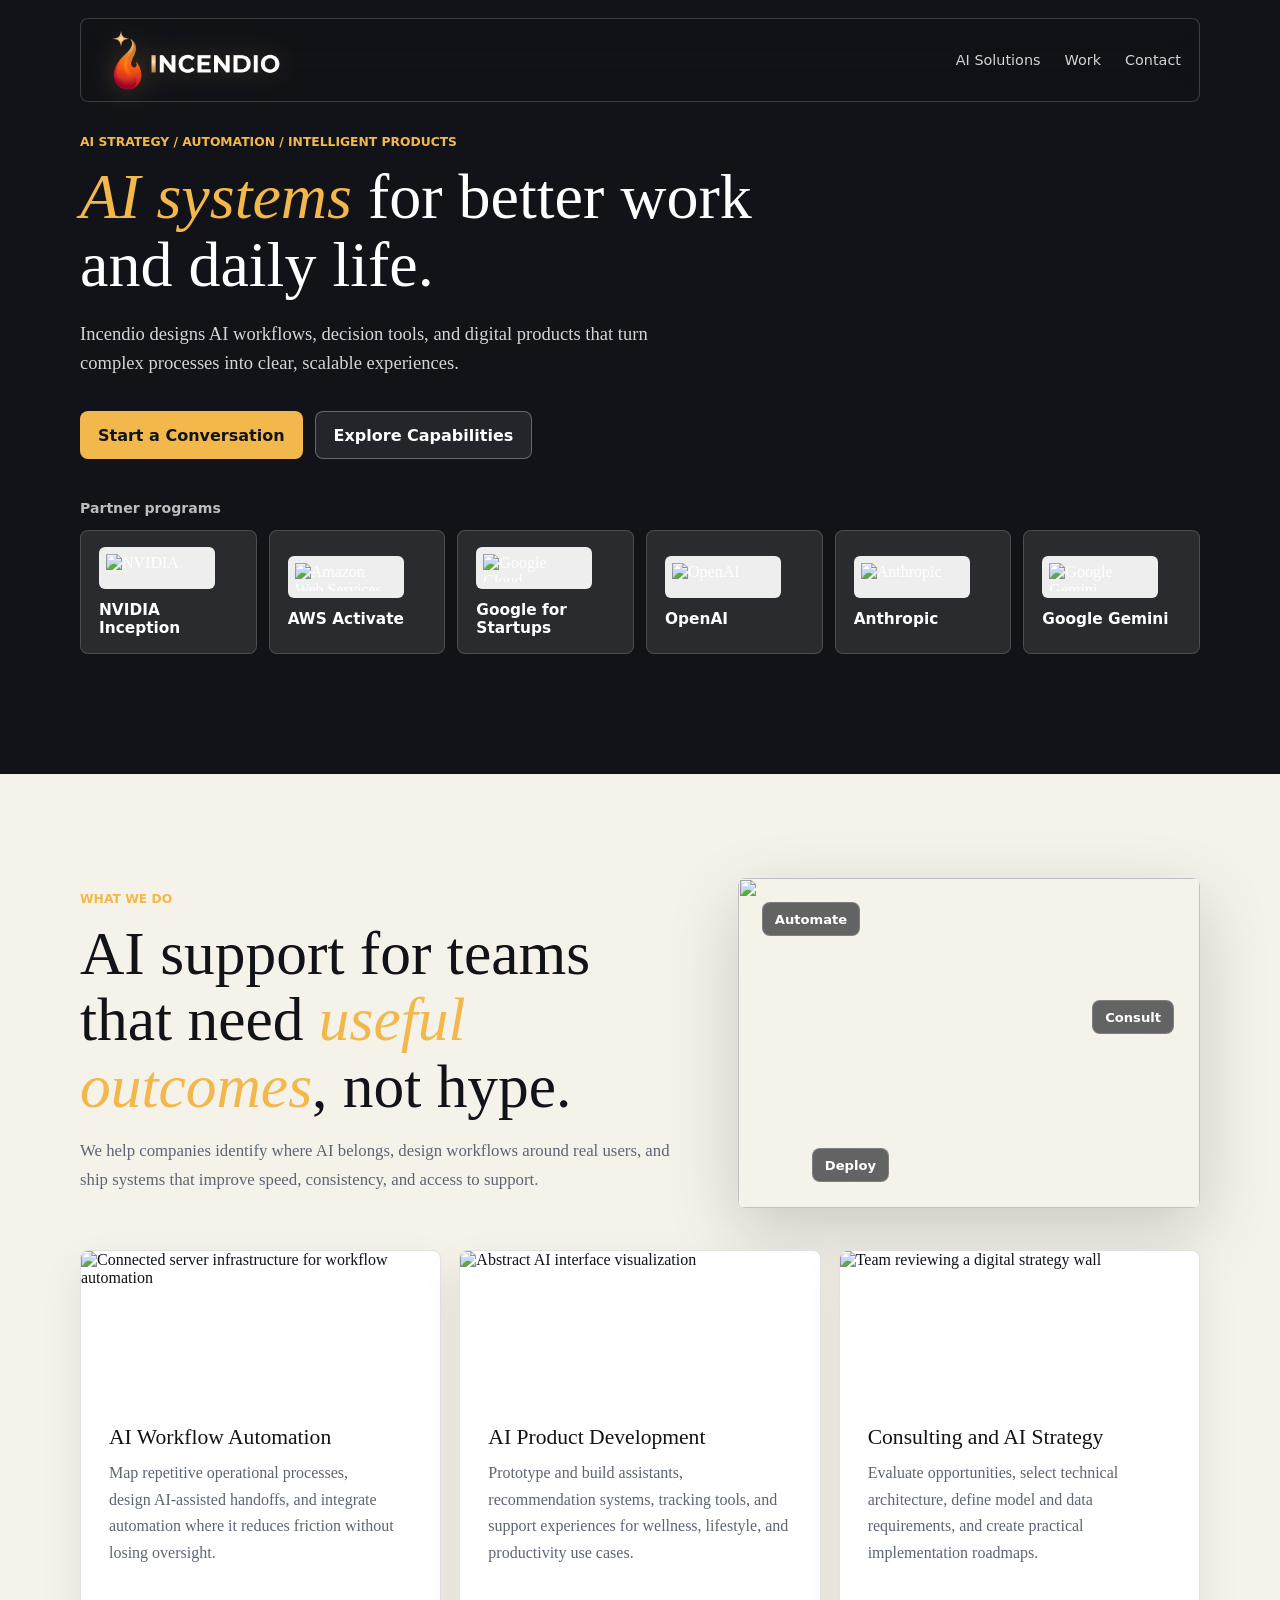
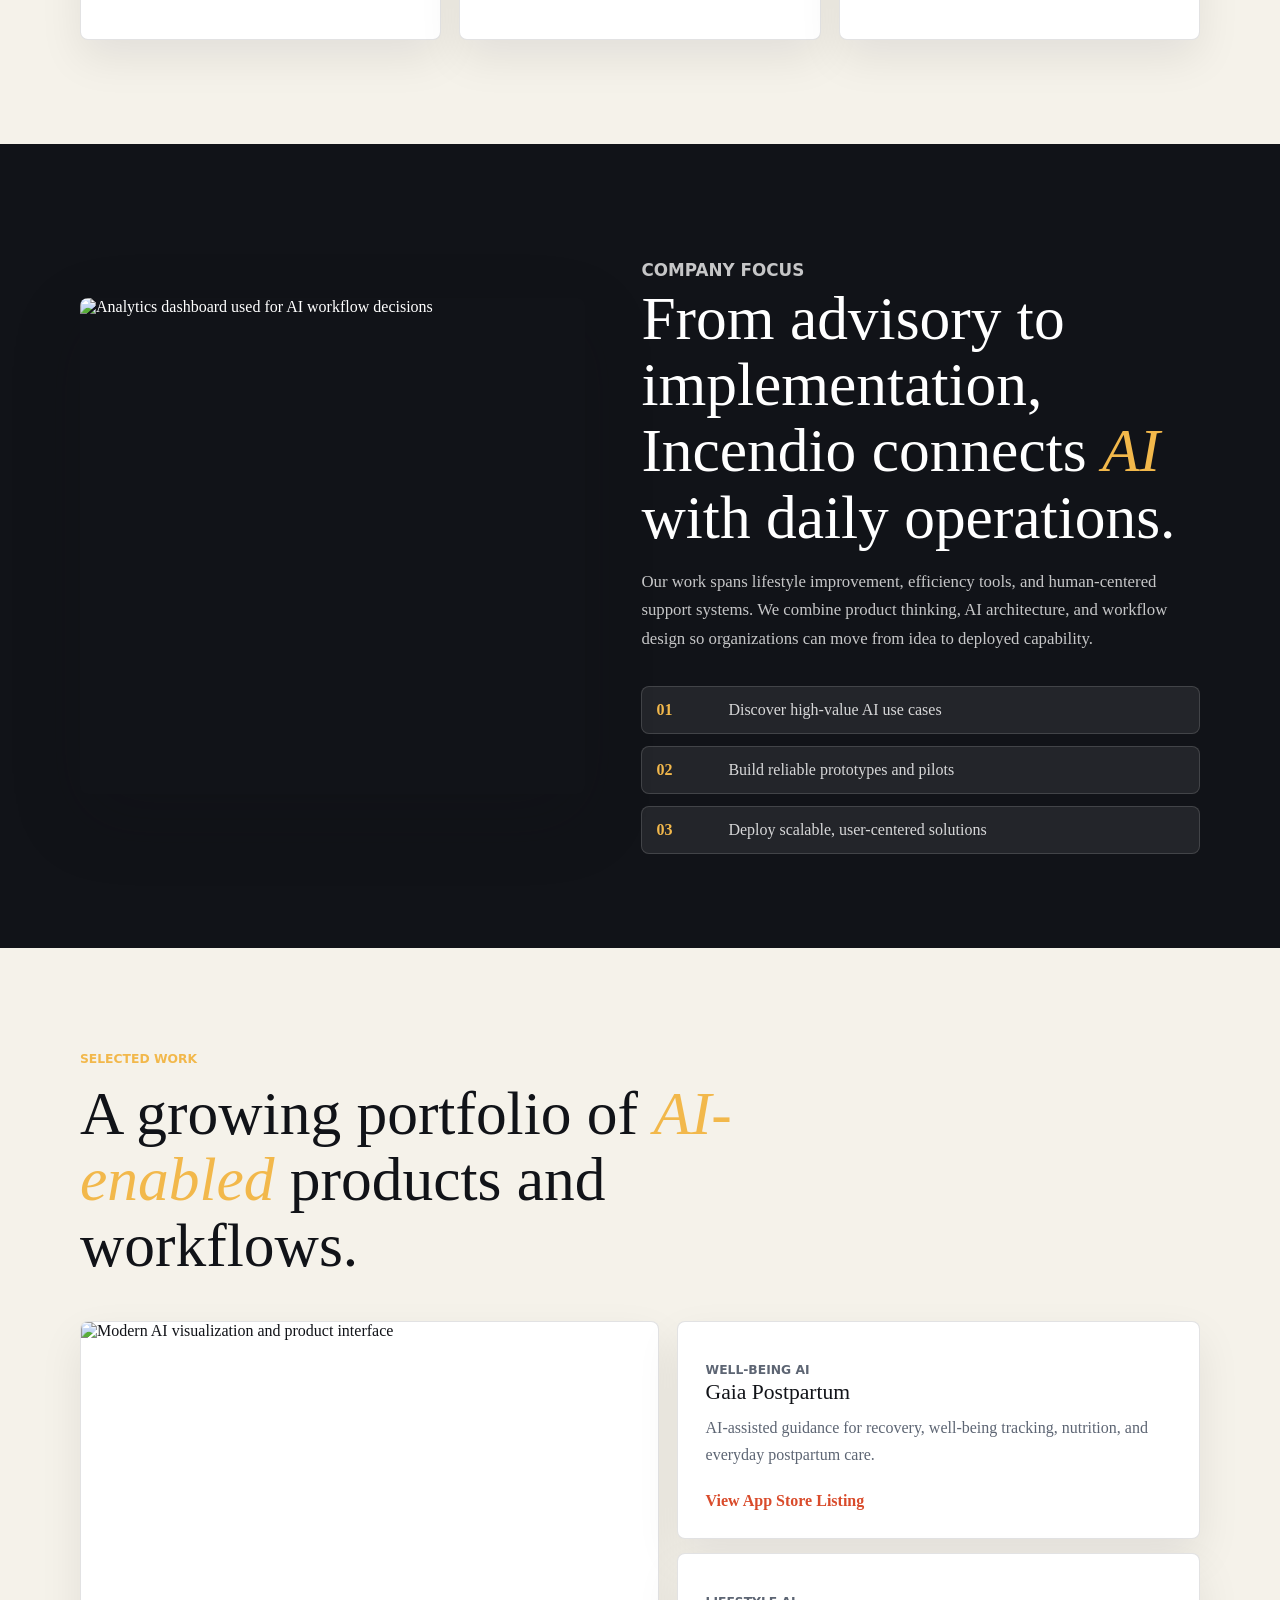
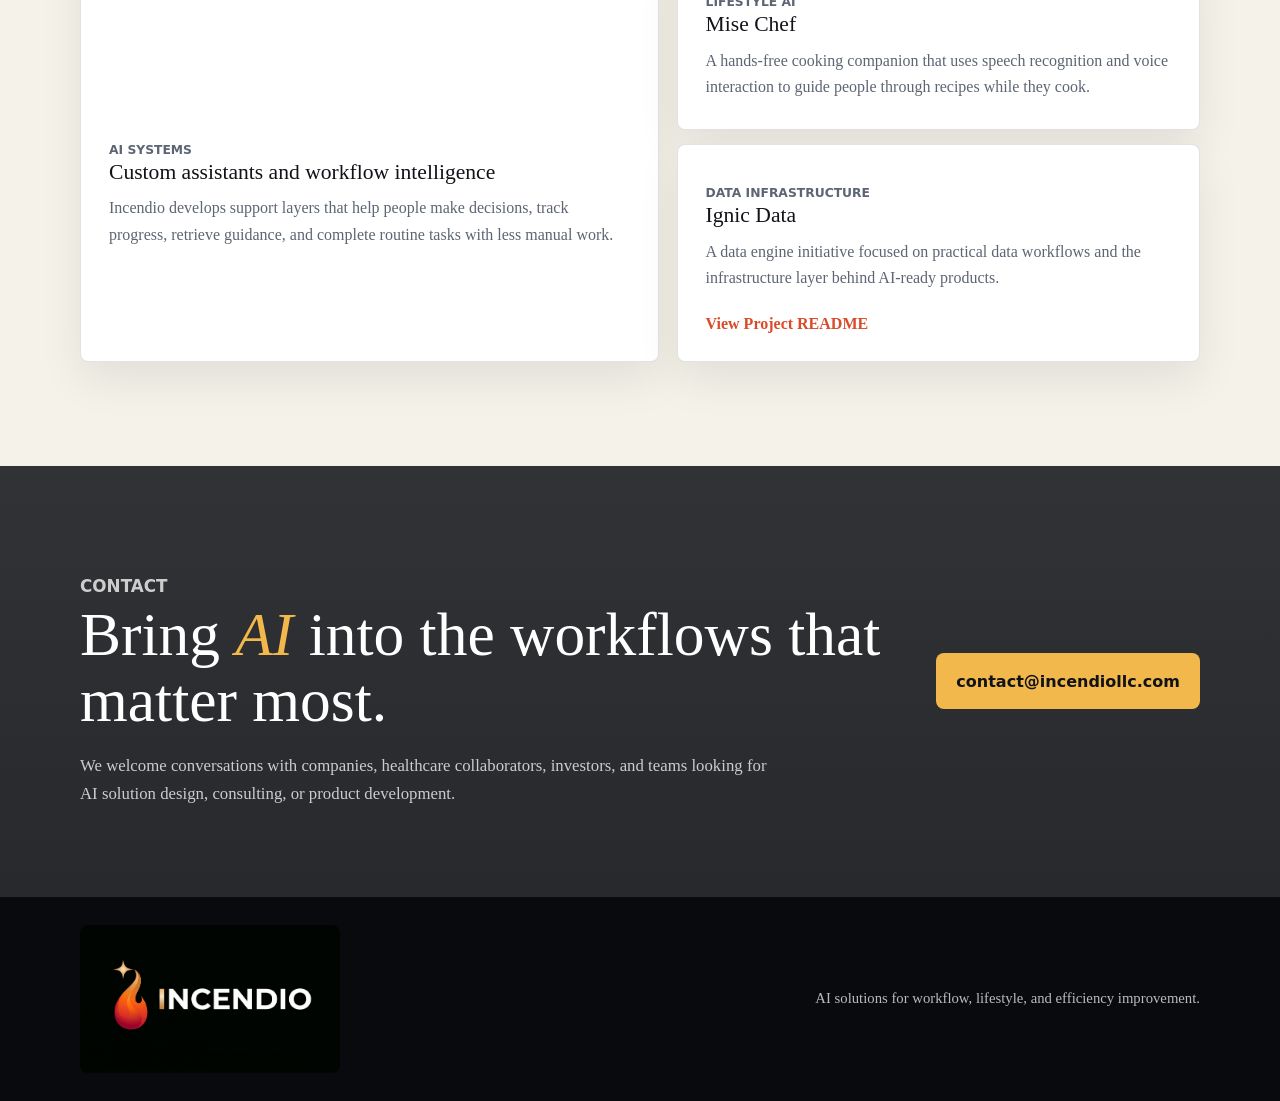
==== commit 5ce54a30: "Add partner logos and Gemini" ====
--- a/web/index.html
+++ b/web/index.html
@@ -71,15 +71,21 @@
               </div>
             </article>
             <article class="partner-card">
-              <span class="partner-logo" aria-hidden="true">OpenAI</span>
+              <img src="https://upload.wikimedia.org/wikipedia/commons/4/4d/OpenAI_Logo.svg" alt="OpenAI" />
               <div>
                 <h3>OpenAI</h3>
               </div>
             </article>
             <article class="partner-card">
-              <span class="partner-logo" aria-hidden="true">Anthropic</span>
+              <img src="https://upload.wikimedia.org/wikipedia/commons/7/78/Anthropic_logo.svg" alt="Anthropic" />
               <div>
                 <h3>Anthropic</h3>
+              </div>
+            </article>
+            <article class="partner-card">
+              <img src="https://upload.wikimedia.org/wikipedia/commons/8/8a/Google_Gemini_logo.svg" alt="Google Gemini" />
+              <div>
+                <h3>Google Gemini</h3>
               </div>
             </article>
           </div>
--- a/web/styles.css
+++ b/web/styles.css
@@ -276,7 +276,7 @@
 
 .partner-strip {
   display: grid;
-  grid-template-columns: repeat(5, minmax(0, 1fr));
+  grid-template-columns: repeat(6, minmax(0, 1fr));
   gap: 12px;
 }
 
@@ -305,27 +305,13 @@
   transform: translateY(-4px);
 }
 
-.partner-card img,
-.partner-logo {
+.partner-card img {
   width: 116px;
   height: 42px;
   padding: 7px;
   background: rgba(255, 255, 255, 0.92);
   border-radius: 6px;
-}
-
-.partner-card img {
   object-fit: contain;
-}
-
-.partner-logo {
-  display: inline-flex;
-  align-items: center;
-  justify-content: center;
-  color: var(--charcoal);
-  font-family: var(--font-ui);
-  font-size: 0.88rem;
-  font-weight: 820;
 }
 
 .partner-card h3,
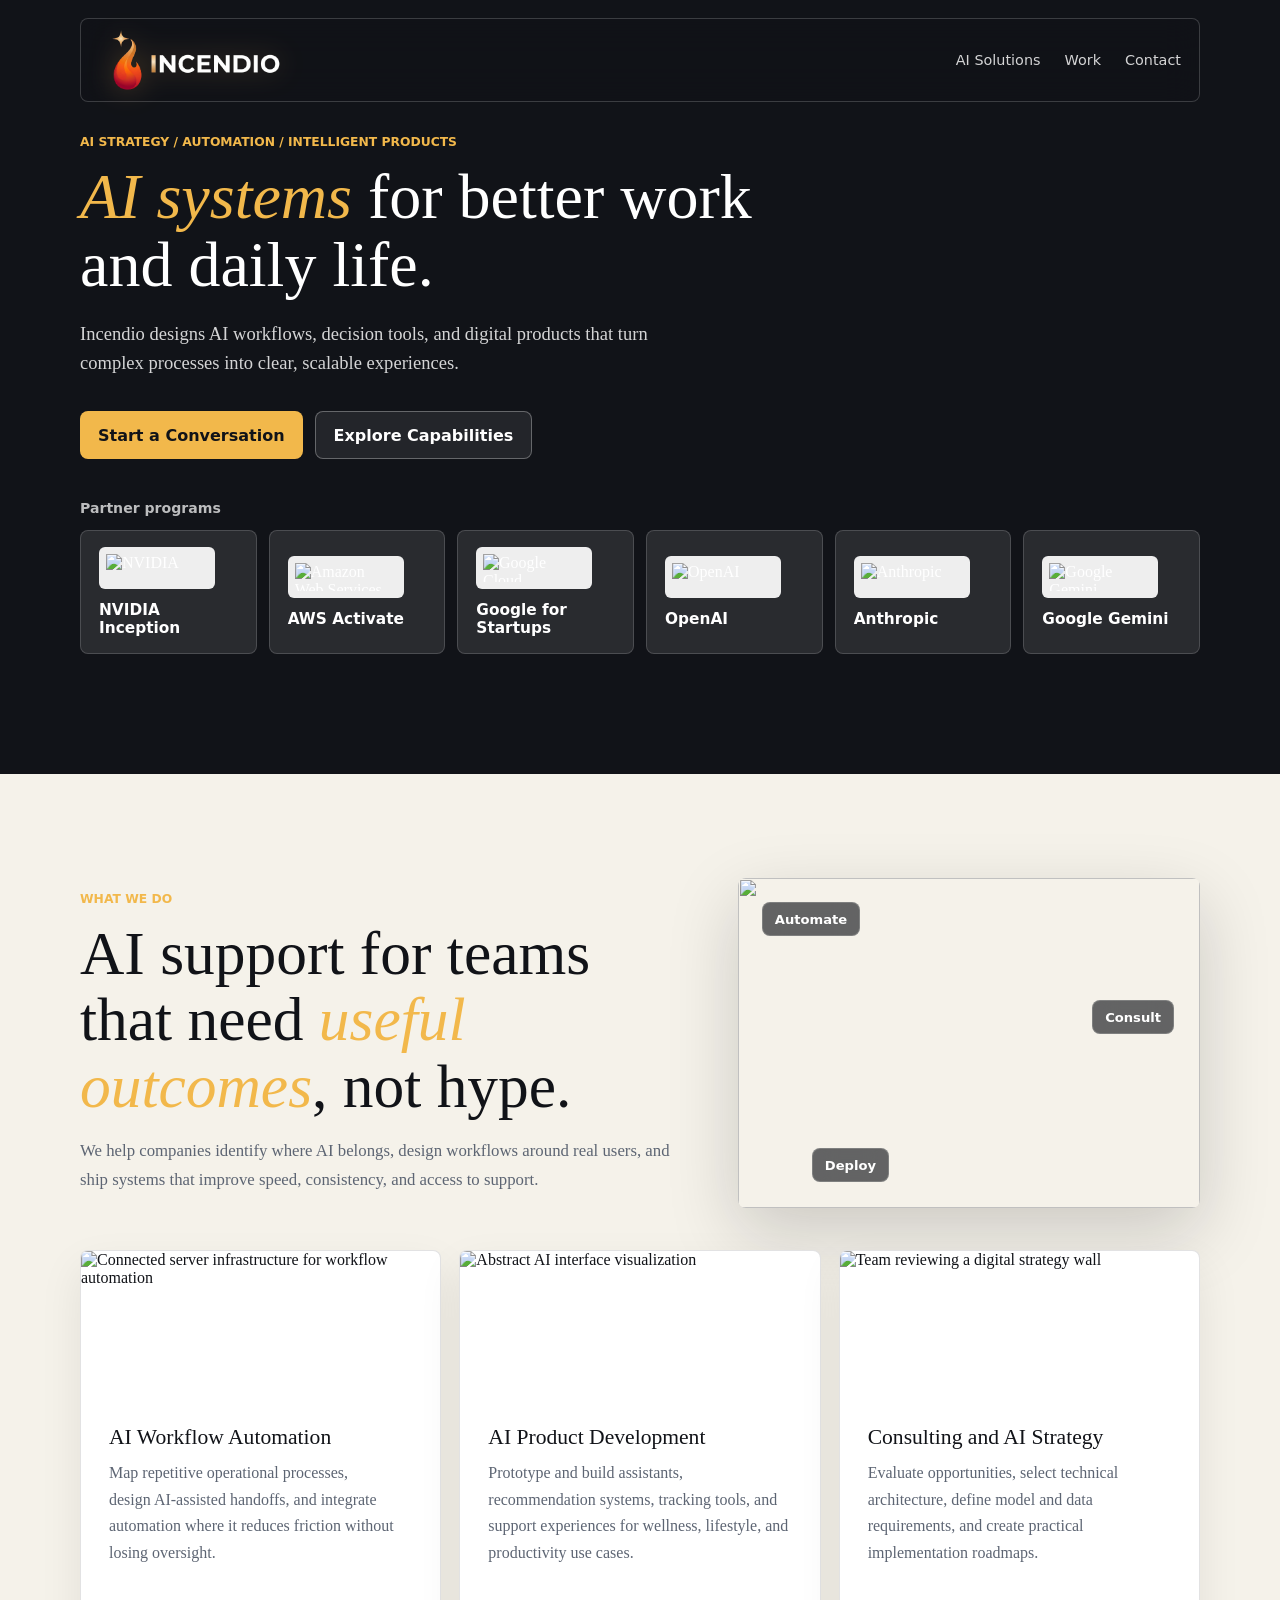
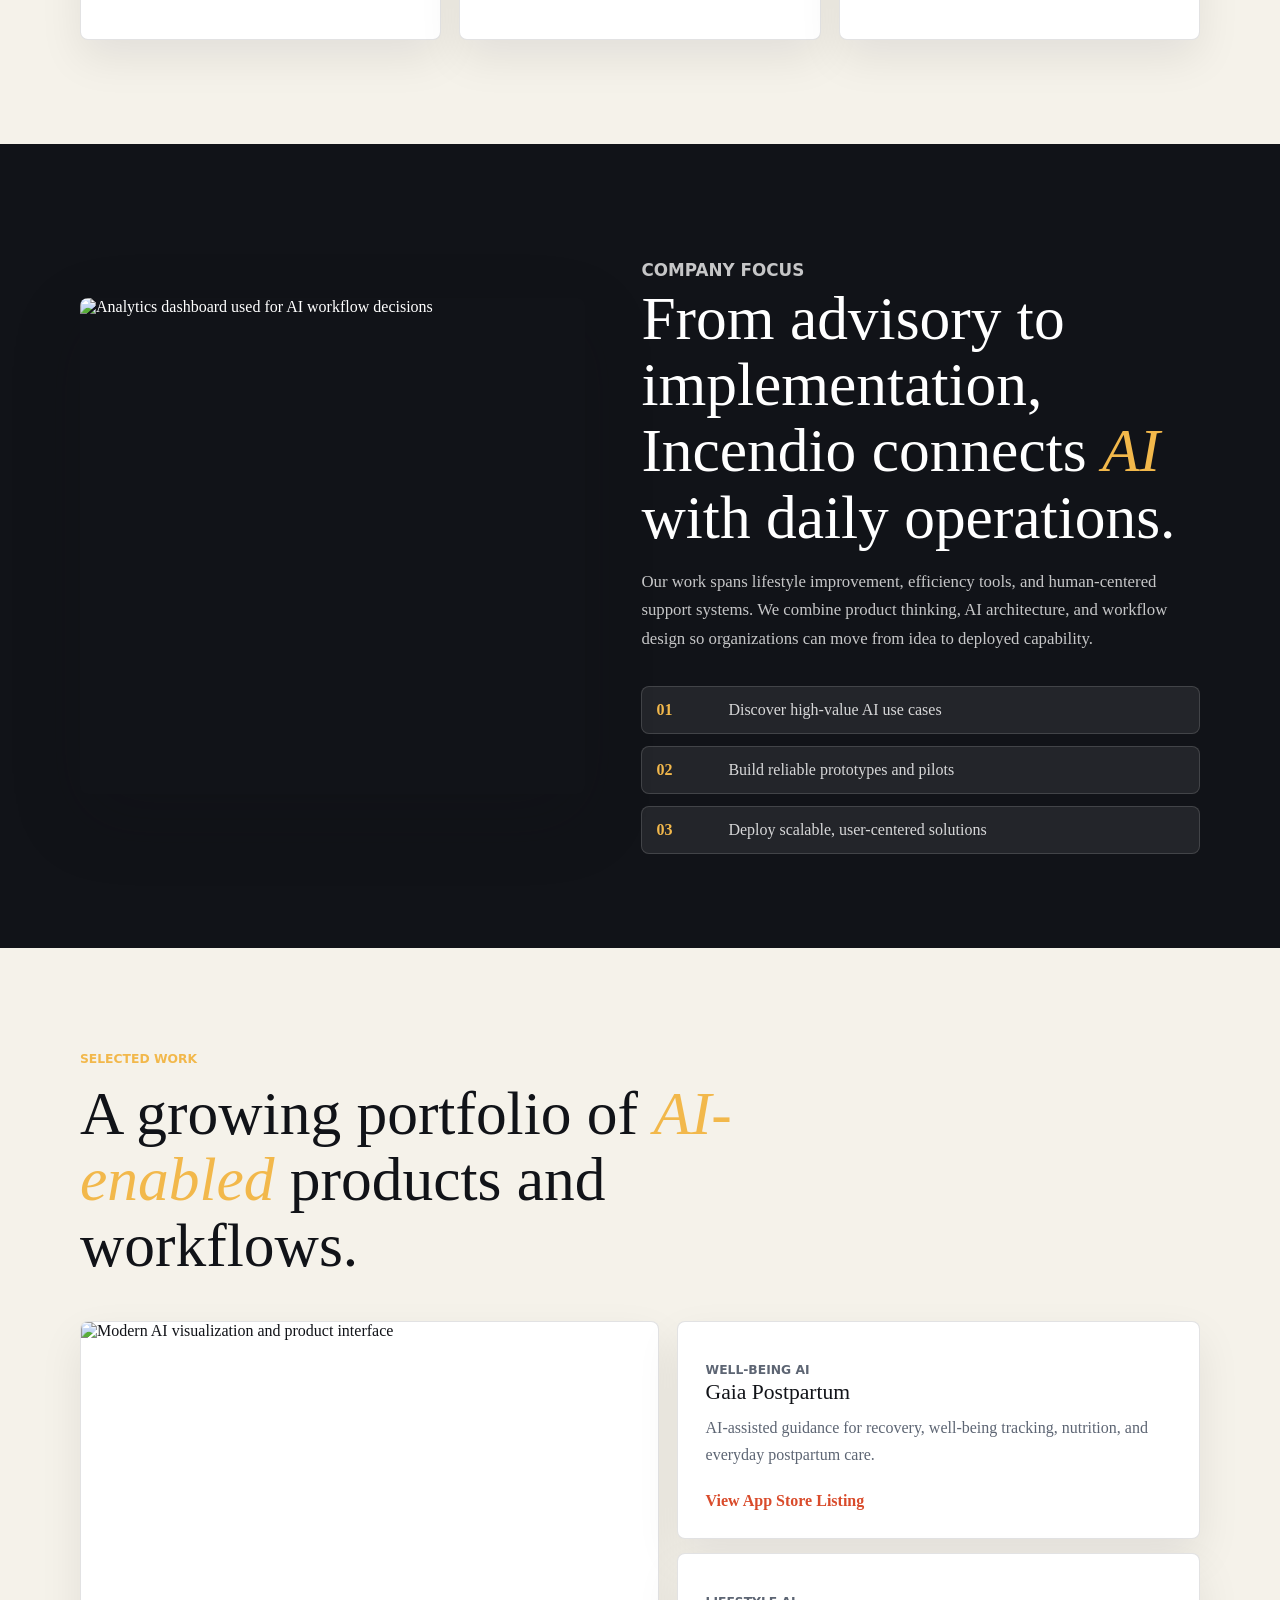
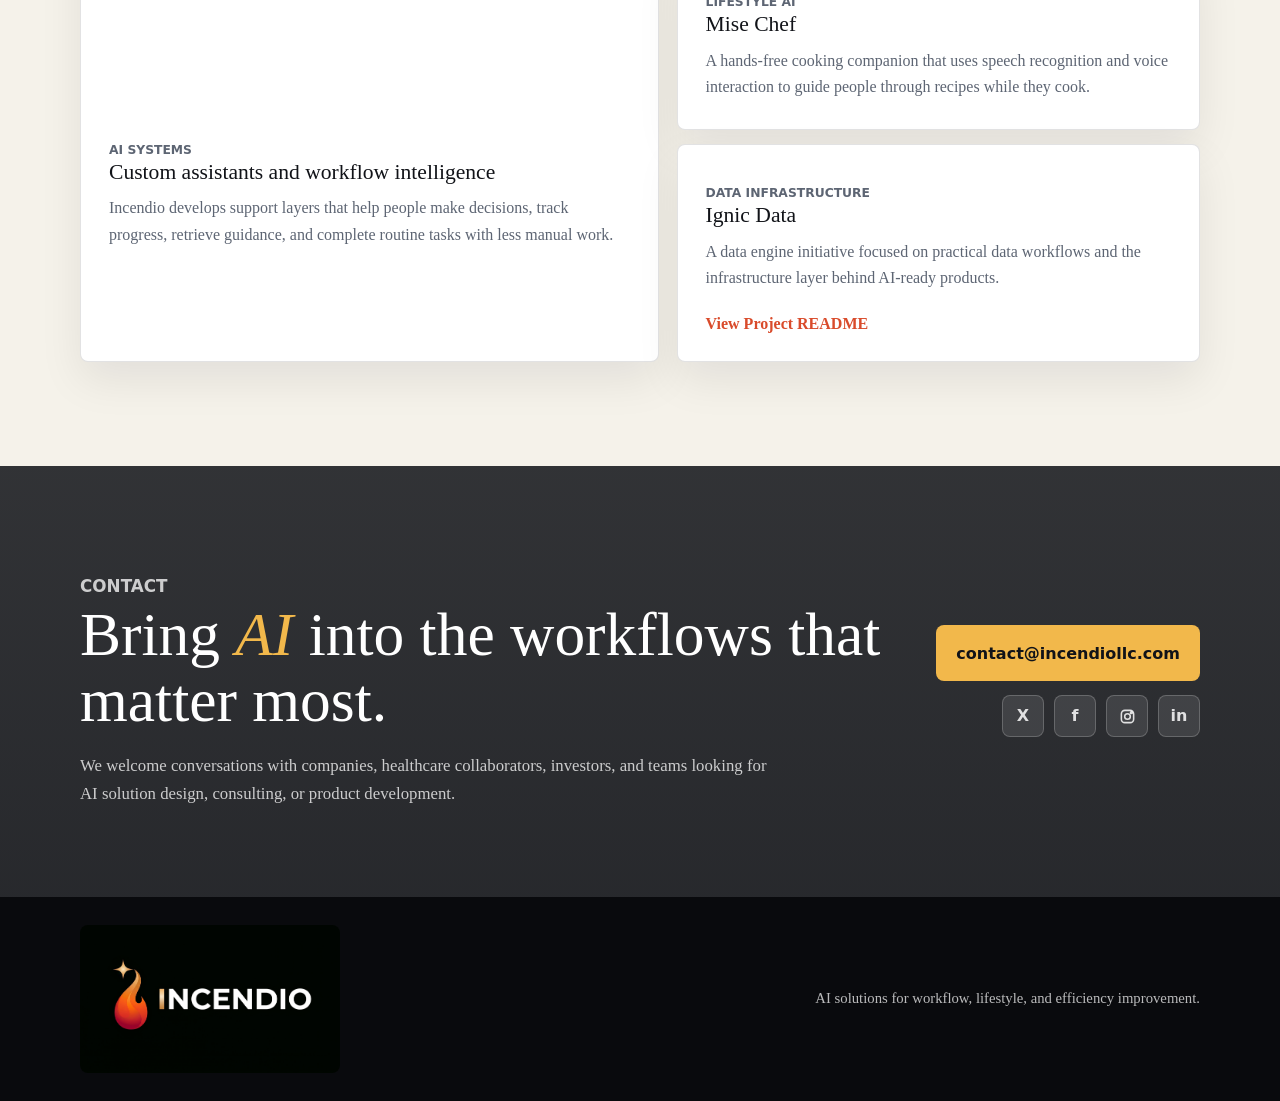
==== commit b80b3c93: "Add social placeholders to contact" ====
--- a/web/index.html
+++ b/web/index.html
@@ -248,7 +248,21 @@
             and teams looking for AI solution design, consulting, or product development.
           </p>
         </div>
-        <a class="contact-link" href="mailto:contact@incendiollc.com">contact@incendiollc.com</a>
+        <div class="contact-actions">
+          <a class="contact-link" href="mailto:contact@incendiollc.com">contact@incendiollc.com</a>
+          <div class="social-placeholders" aria-label="Social media placeholders">
+            <span class="social-icon" aria-label="X placeholder" role="img">X</span>
+            <span class="social-icon" aria-label="Facebook placeholder" role="img">f</span>
+            <span class="social-icon" aria-label="Instagram placeholder" role="img">
+              <svg viewBox="0 0 24 24" aria-hidden="true">
+                <rect x="5" y="5" width="14" height="14" rx="4"></rect>
+                <circle cx="12" cy="12" r="3.2"></circle>
+                <circle cx="16.4" cy="7.6" r="1"></circle>
+              </svg>
+            </span>
+            <span class="social-icon" aria-label="LinkedIn placeholder" role="img">in</span>
+          </div>
+        </div>
       </section>
     </main>
 
--- a/web/styles.css
+++ b/web/styles.css
@@ -625,6 +625,12 @@
   color: rgba(255, 255, 255, 0.76);
 }
 
+.contact-actions {
+  display: grid;
+  justify-items: end;
+  gap: 14px;
+}
+
 .contact-link {
   display: inline-flex;
   min-height: 56px;
@@ -636,6 +642,36 @@
   font-family: var(--font-ui);
   font-weight: 820;
   text-decoration: none;
+}
+
+.social-placeholders {
+  display: flex;
+  flex-wrap: wrap;
+  justify-content: flex-end;
+  gap: 10px;
+}
+
+.social-icon {
+  display: inline-grid;
+  width: 42px;
+  height: 42px;
+  place-items: center;
+  color: rgba(255, 255, 255, 0.84);
+  background: rgba(255, 255, 255, 0.1);
+  border: 1px solid rgba(255, 255, 255, 0.2);
+  border-radius: 8px;
+  font-family: var(--font-ui);
+  font-size: 1rem;
+  font-weight: 820;
+  line-height: 1;
+}
+
+.social-icon svg {
+  width: 21px;
+  height: 21px;
+  fill: none;
+  stroke: currentColor;
+  stroke-width: 1.8;
 }
 
 .footer {
@@ -746,6 +782,14 @@
 
   .contact-link {
     width: fit-content;
+  }
+
+  .contact-actions {
+    justify-items: start;
+  }
+
+  .social-placeholders {
+    justify-content: flex-start;
   }
 }
 
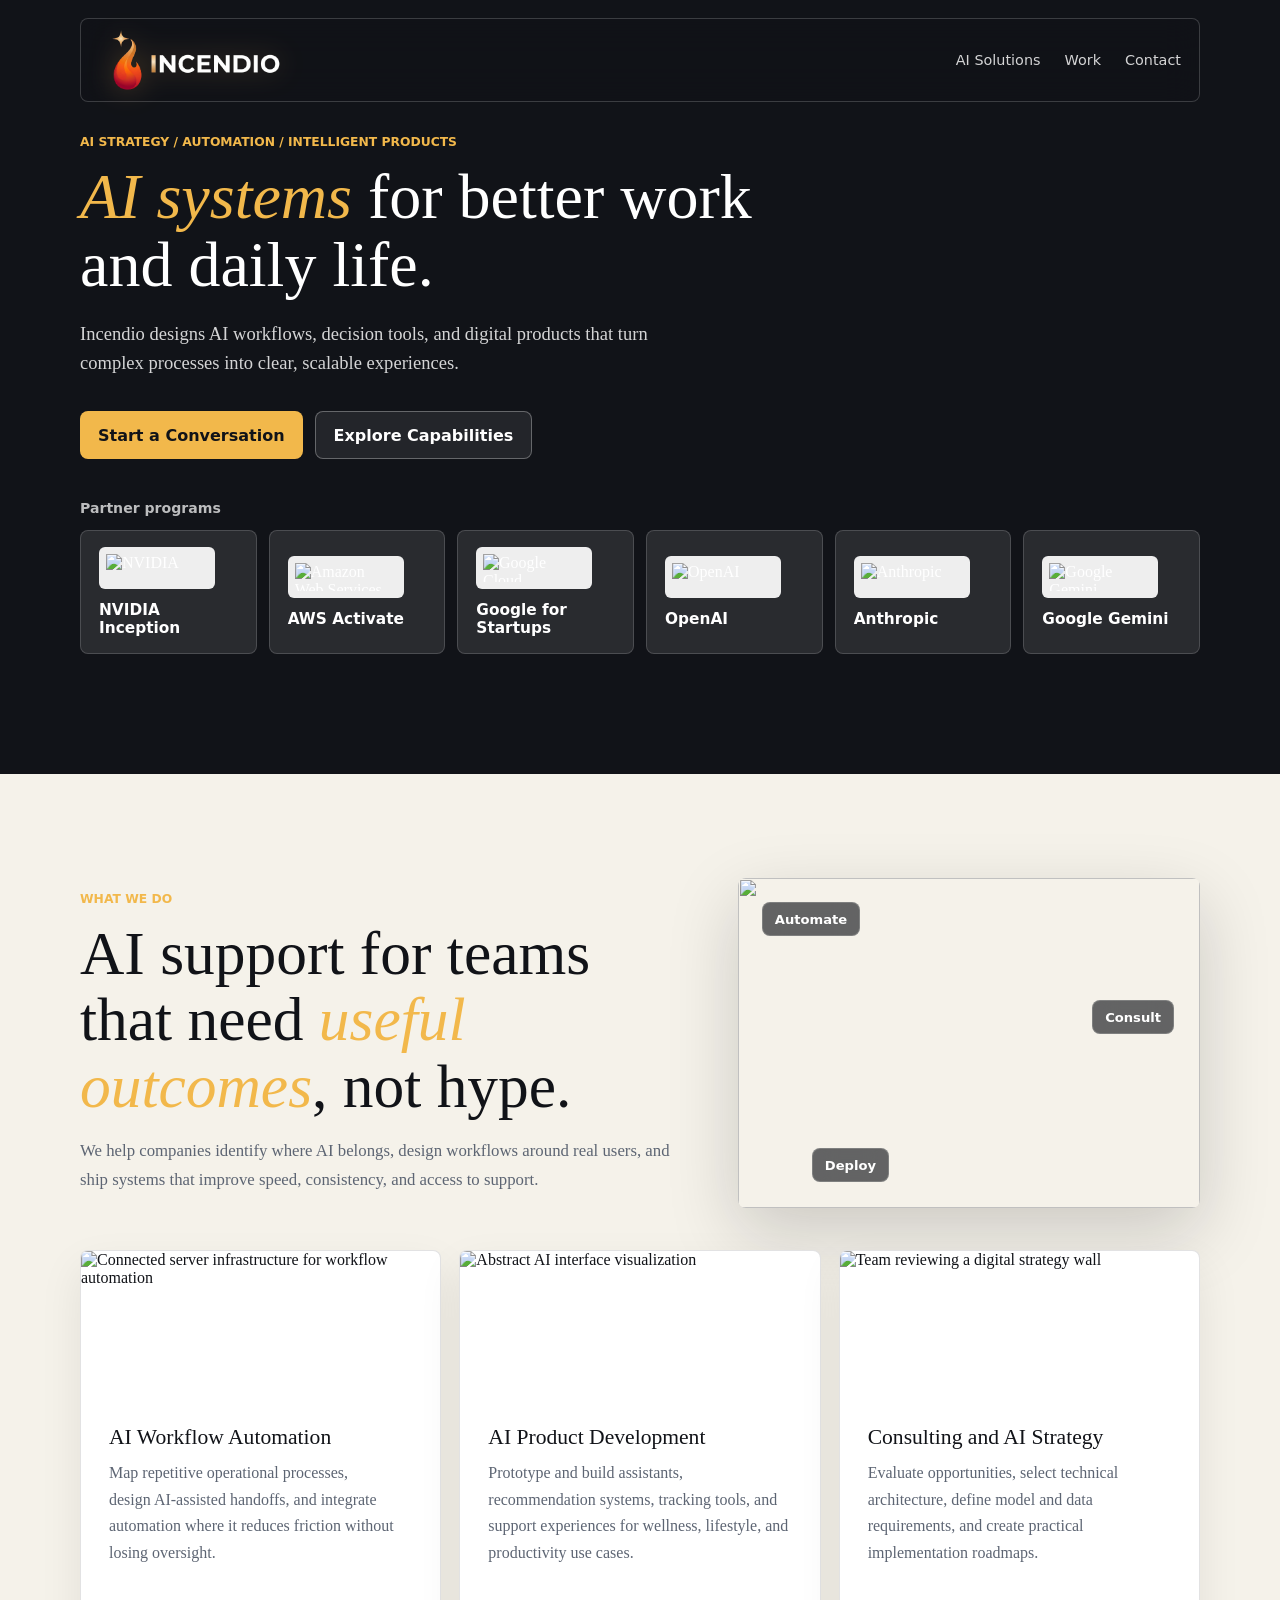
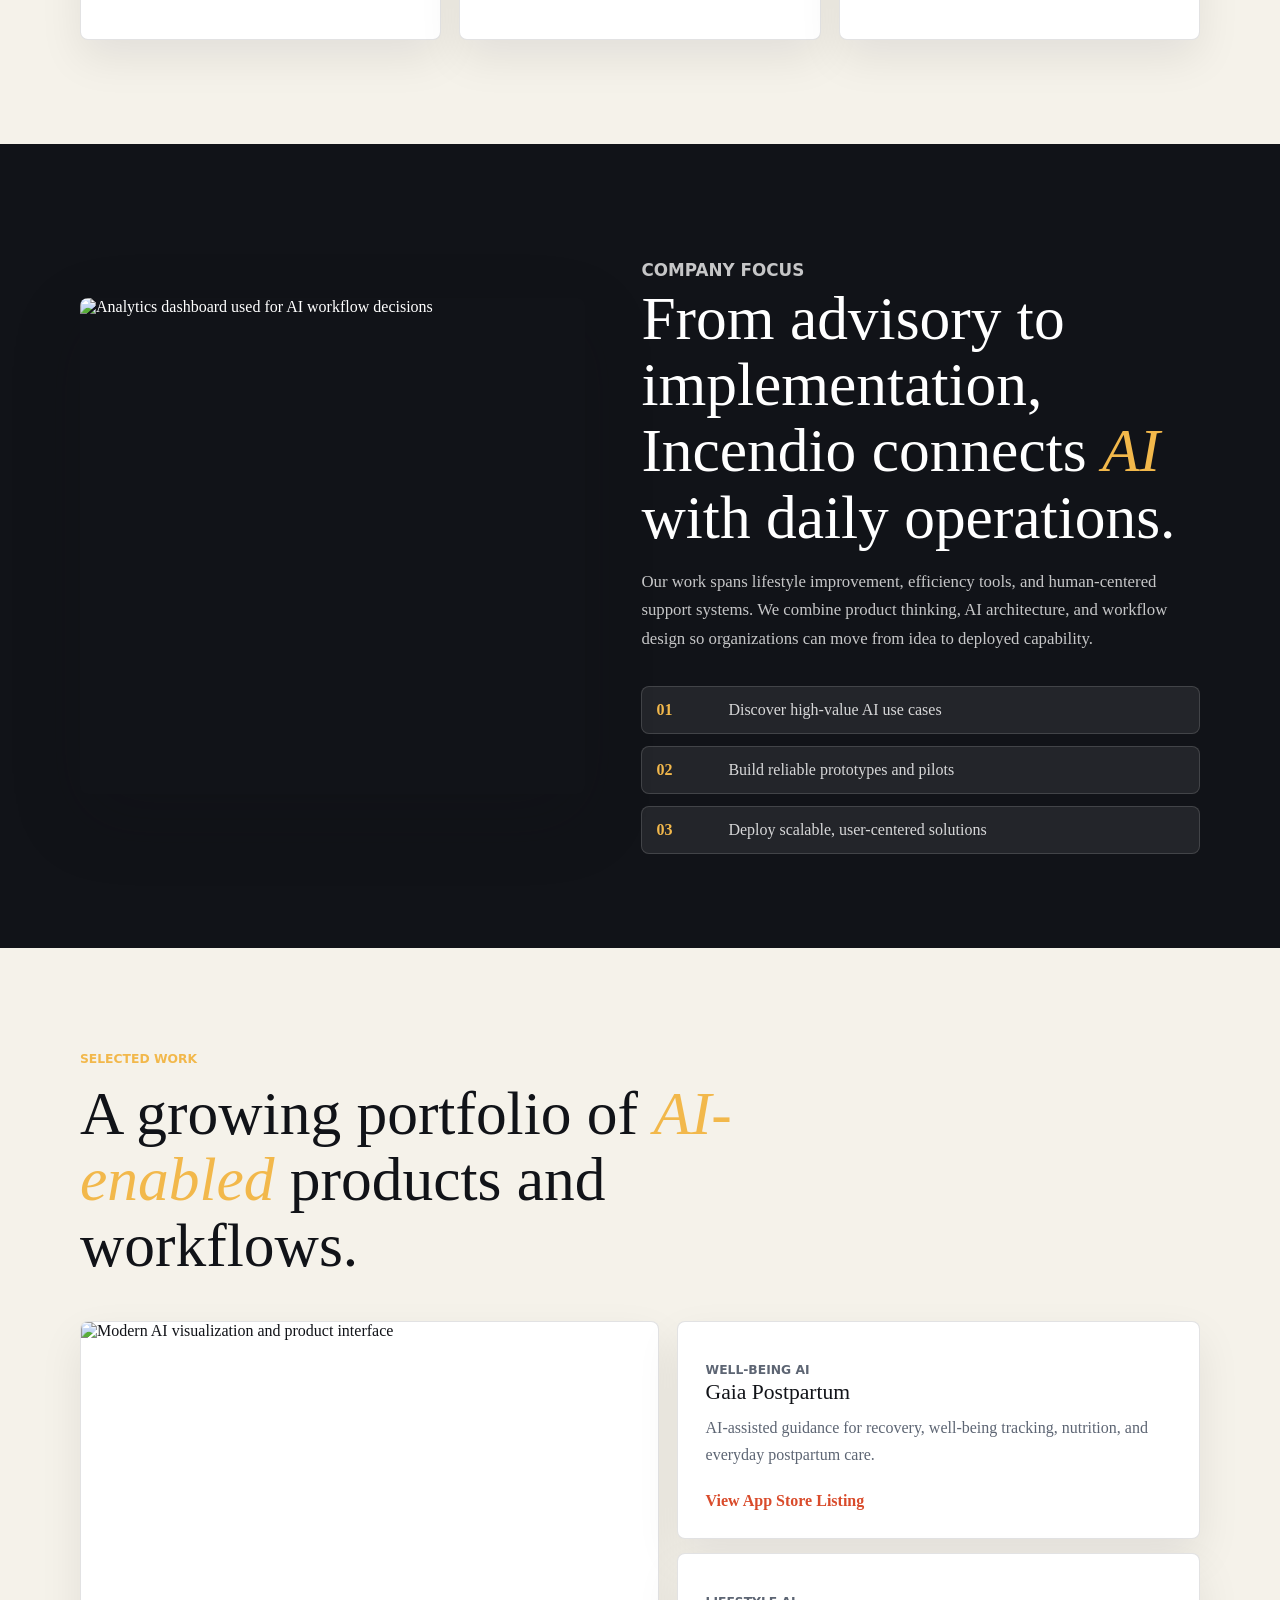
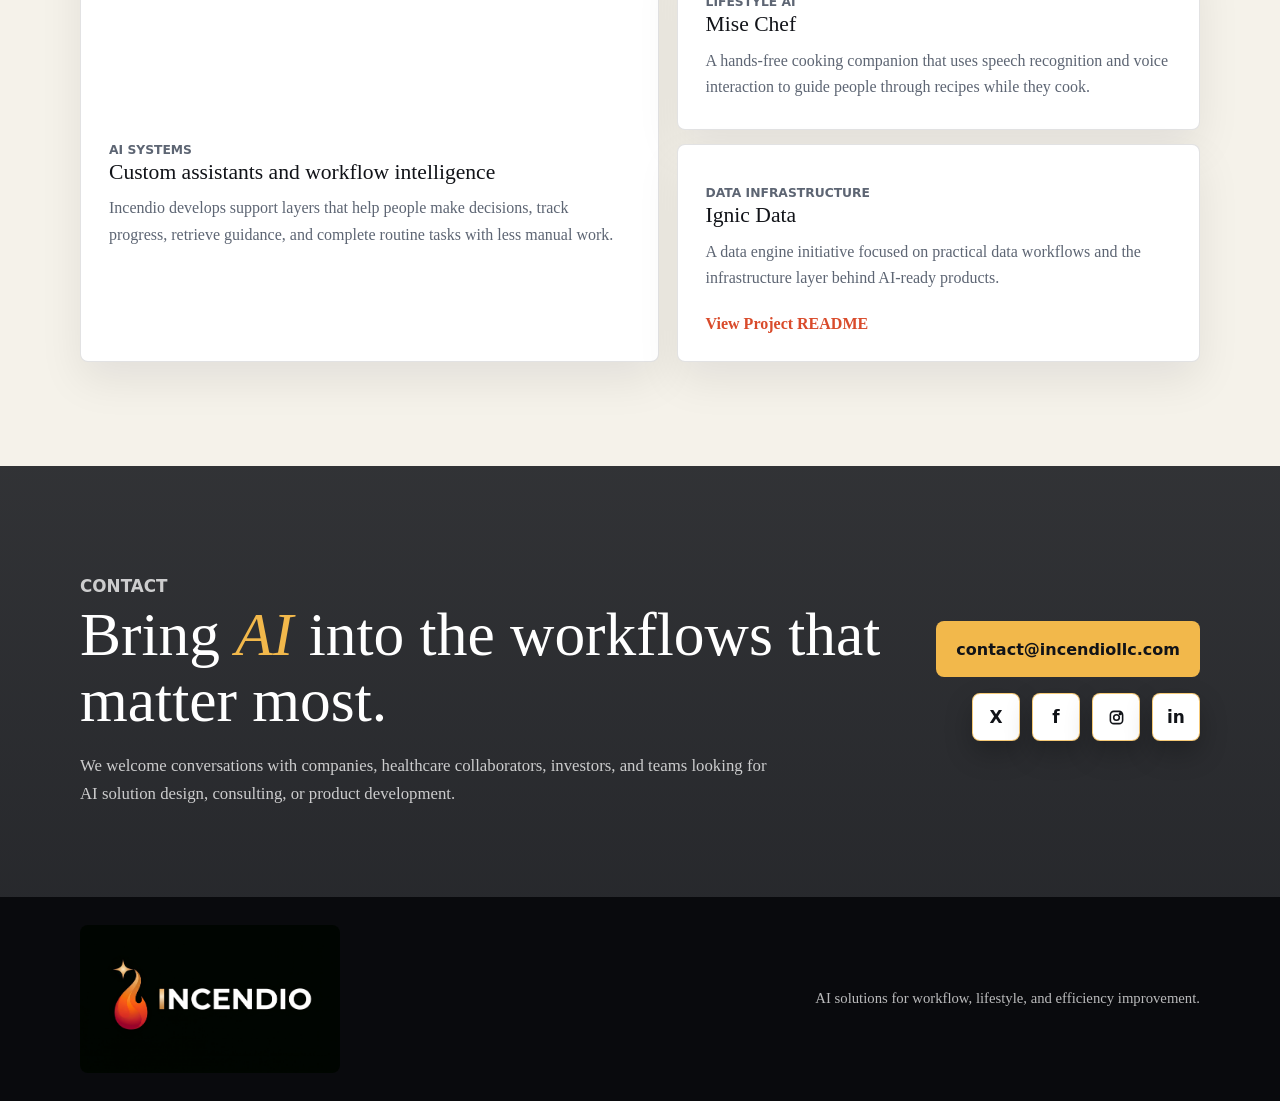
==== commit 411e0cc0: "Bust website stylesheet cache" ====
--- a/web/index.html
+++ b/web/index.html
@@ -11,7 +11,7 @@
     <link rel="preconnect" href="https://images.unsplash.com" />
     <link rel="preconnect" href="https://videos.pexels.com" />
     <link rel="icon" href="assets/incendio-mark.svg" type="image/svg+xml" />
-    <link rel="stylesheet" href="styles.css" />
+    <link rel="stylesheet" href="styles.css?v=20260521-social-icons" />
   </head>
   <body>
     <header class="site-header">
--- a/web/styles.css
+++ b/web/styles.css
@@ -626,9 +626,10 @@
 }
 
 .contact-actions {
-  display: grid;
-  justify-items: end;
-  gap: 14px;
+  display: flex;
+  flex-direction: column;
+  align-items: flex-end;
+  gap: 16px;
 }
 
 .contact-link {
@@ -646,22 +647,23 @@
 
 .social-placeholders {
   display: flex;
-  flex-wrap: wrap;
+  flex-wrap: nowrap;
   justify-content: flex-end;
-  gap: 10px;
+  gap: 12px;
 }
 
 .social-icon {
   display: inline-grid;
-  width: 42px;
-  height: 42px;
+  width: 48px;
+  height: 48px;
   place-items: center;
-  color: rgba(255, 255, 255, 0.84);
-  background: rgba(255, 255, 255, 0.1);
-  border: 1px solid rgba(255, 255, 255, 0.2);
-  border-radius: 8px;
+  color: var(--charcoal);
+  background: var(--white);
+  border: 1px solid rgba(242, 184, 75, 0.76);
+  border-radius: 8px;
+  box-shadow: 0 12px 28px rgba(0, 0, 0, 0.24);
   font-family: var(--font-ui);
-  font-size: 1rem;
+  font-size: 1.06rem;
   font-weight: 820;
   line-height: 1;
 }
@@ -785,7 +787,7 @@
   }
 
   .contact-actions {
-    justify-items: start;
+    align-items: flex-start;
   }
 
   .social-placeholders {
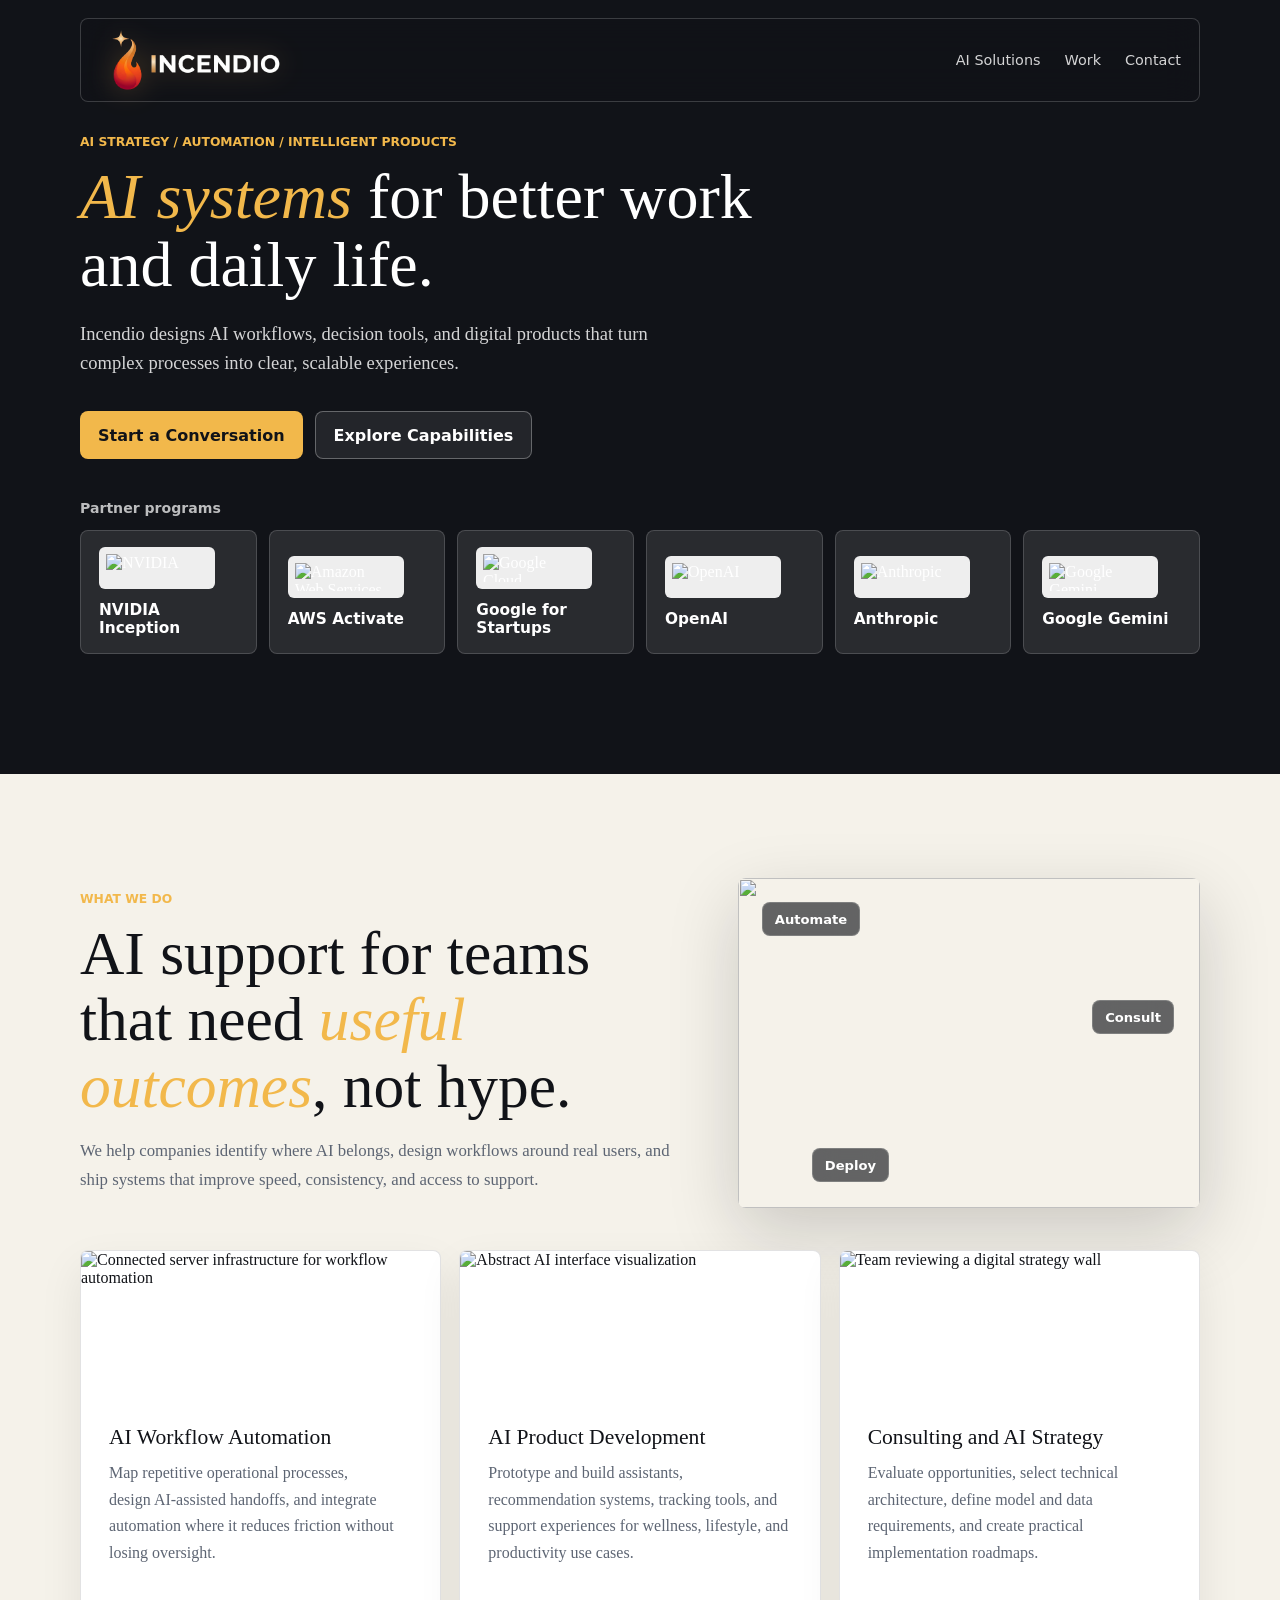
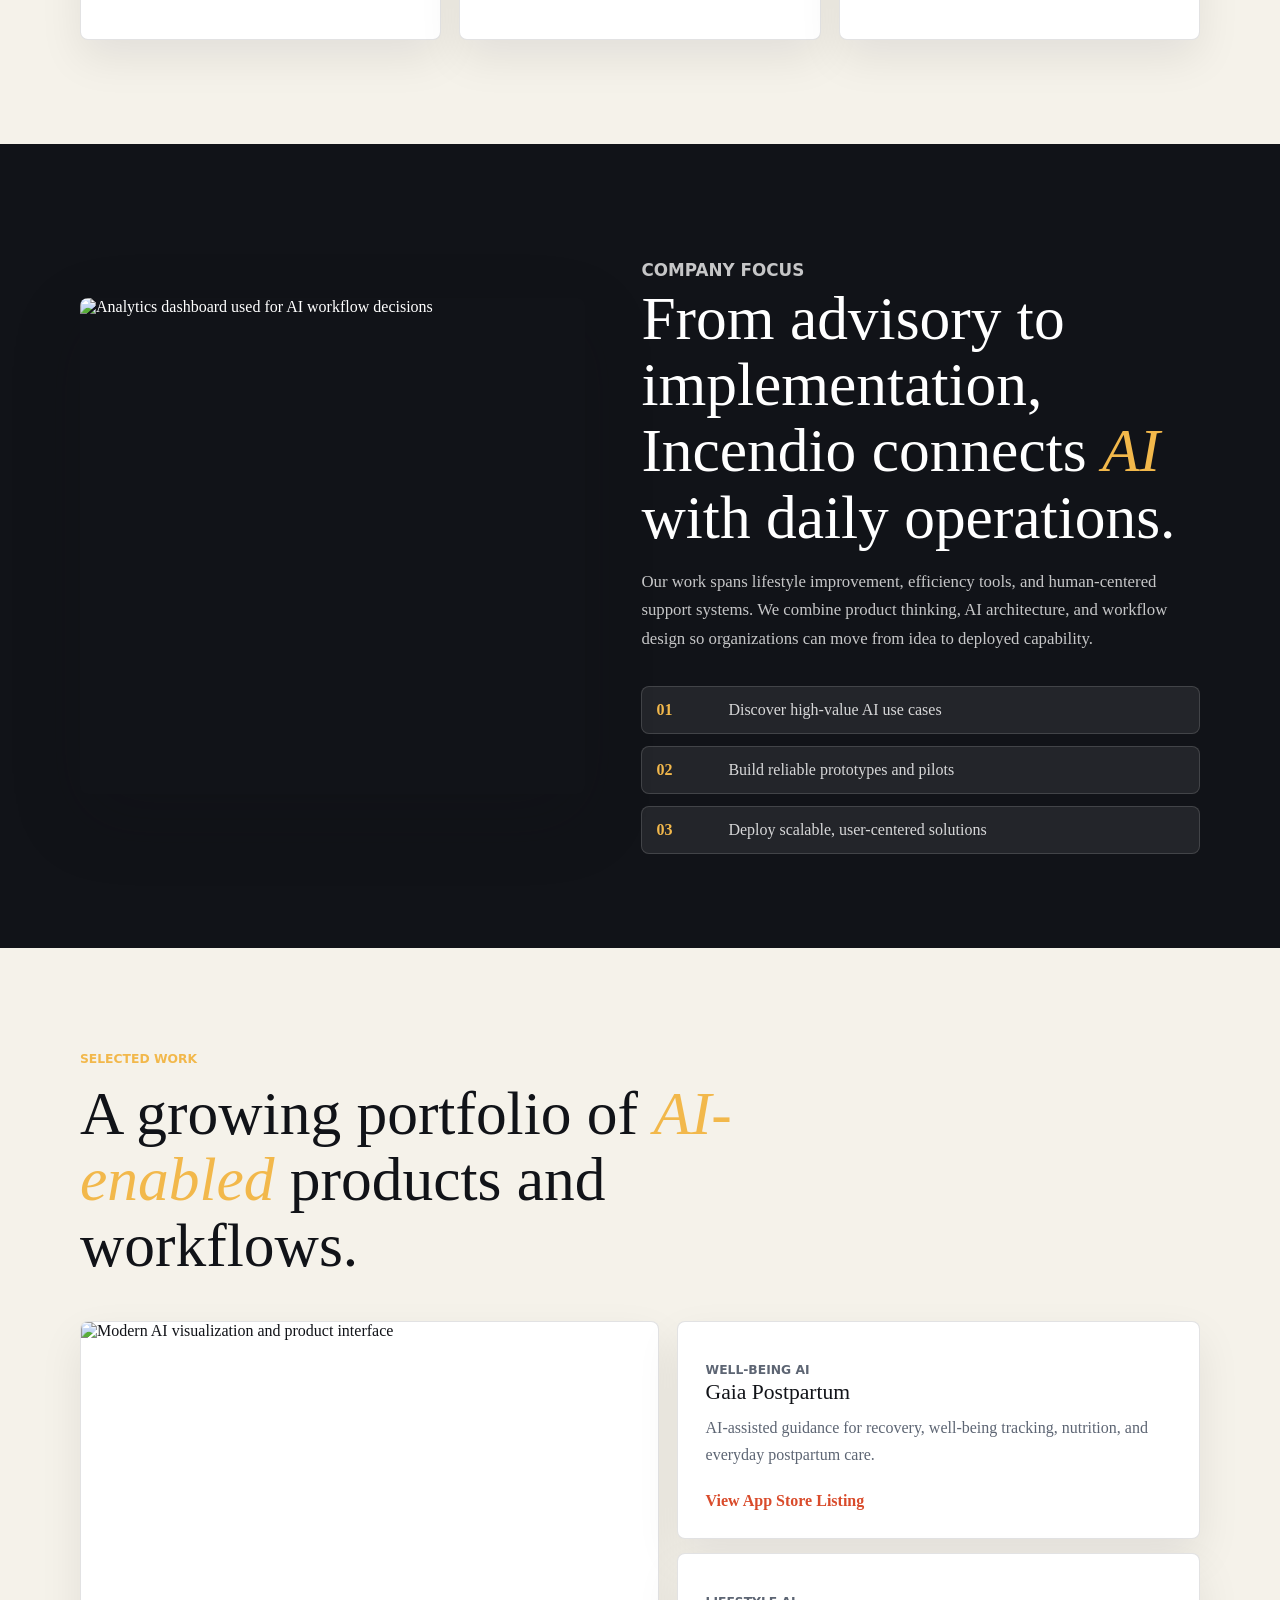
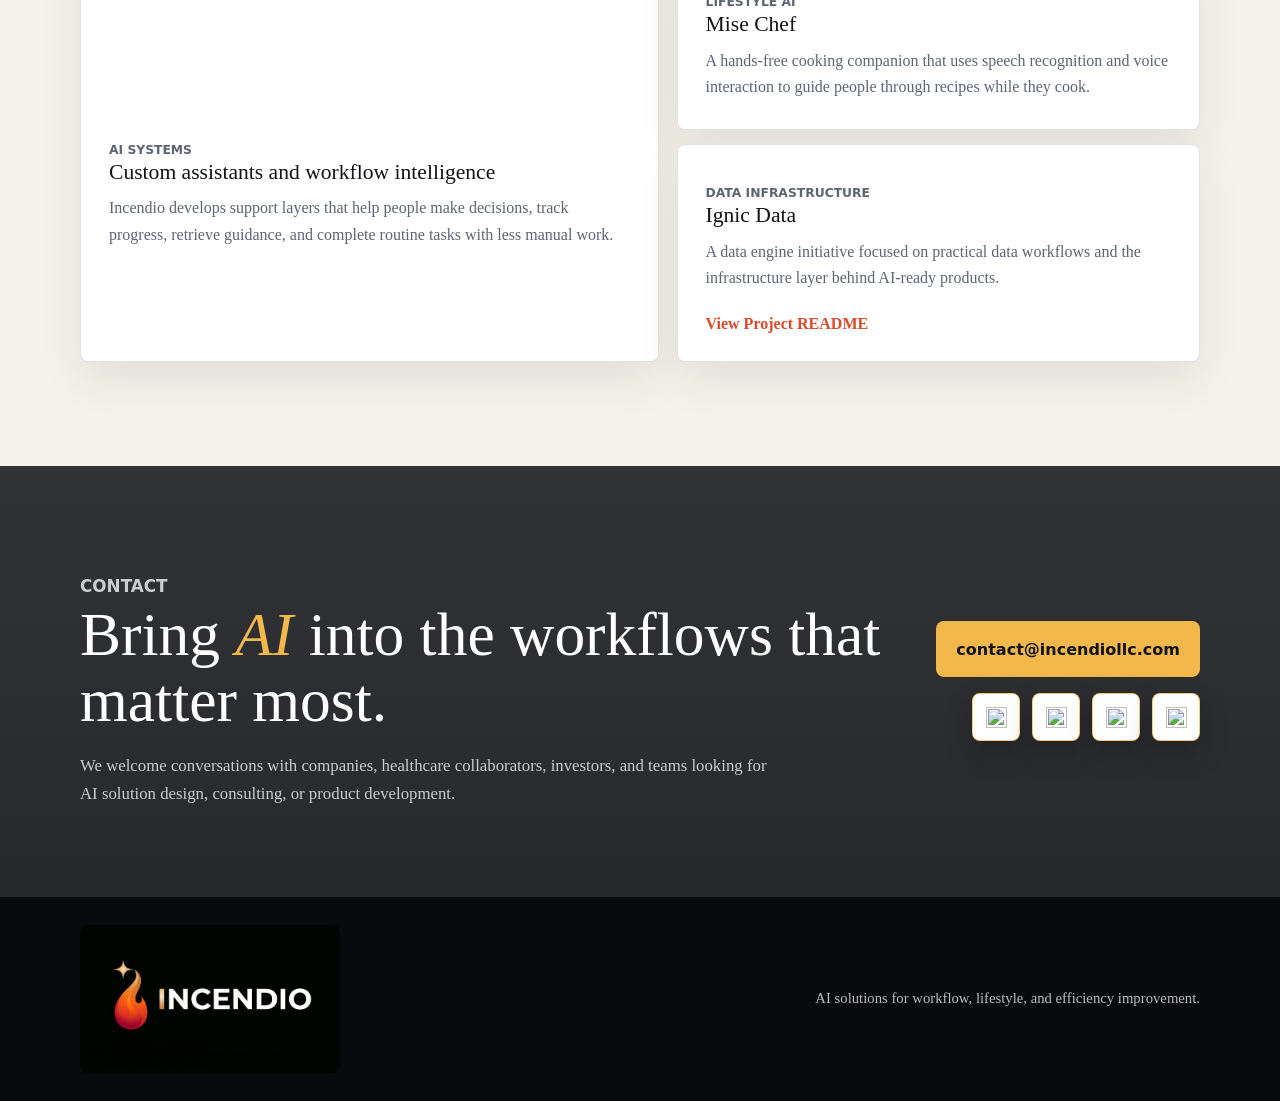
==== commit f2754bdd: "Use brand social icons" ====
--- a/web/index.html
+++ b/web/index.html
@@ -11,7 +11,7 @@
     <link rel="preconnect" href="https://images.unsplash.com" />
     <link rel="preconnect" href="https://videos.pexels.com" />
     <link rel="icon" href="assets/incendio-mark.svg" type="image/svg+xml" />
-    <link rel="stylesheet" href="styles.css?v=20260521-social-icons" />
+    <link rel="stylesheet" href="styles.css?v=20260521-social-brand-icons" />
   </head>
   <body>
     <header class="site-header">
@@ -251,16 +251,18 @@
         <div class="contact-actions">
           <a class="contact-link" href="mailto:contact@incendiollc.com">contact@incendiollc.com</a>
           <div class="social-placeholders" aria-label="Social media placeholders">
-            <span class="social-icon" aria-label="X placeholder" role="img">X</span>
-            <span class="social-icon" aria-label="Facebook placeholder" role="img">f</span>
+            <span class="social-icon" aria-label="X placeholder" role="img">
+              <img src="https://cdn.jsdelivr.net/npm/simple-icons@latest/icons/x.svg" alt="" />
+            </span>
+            <span class="social-icon" aria-label="Facebook placeholder" role="img">
+              <img src="https://cdn.jsdelivr.net/npm/simple-icons@latest/icons/facebook.svg" alt="" />
+            </span>
             <span class="social-icon" aria-label="Instagram placeholder" role="img">
-              <svg viewBox="0 0 24 24" aria-hidden="true">
-                <rect x="5" y="5" width="14" height="14" rx="4"></rect>
-                <circle cx="12" cy="12" r="3.2"></circle>
-                <circle cx="16.4" cy="7.6" r="1"></circle>
-              </svg>
-            </span>
-            <span class="social-icon" aria-label="LinkedIn placeholder" role="img">in</span>
+              <img src="https://cdn.jsdelivr.net/npm/simple-icons@latest/icons/instagram.svg" alt="" />
+            </span>
+            <span class="social-icon" aria-label="LinkedIn placeholder" role="img">
+              <img src="https://cdn.jsdelivr.net/npm/simple-icons@latest/icons/linkedin.svg" alt="" />
+            </span>
           </div>
         </div>
       </section>
--- a/web/styles.css
+++ b/web/styles.css
@@ -668,12 +668,10 @@
   line-height: 1;
 }
 
-.social-icon svg {
+.social-icon img {
   width: 21px;
   height: 21px;
-  fill: none;
-  stroke: currentColor;
-  stroke-width: 1.8;
+  object-fit: contain;
 }
 
 .footer {
